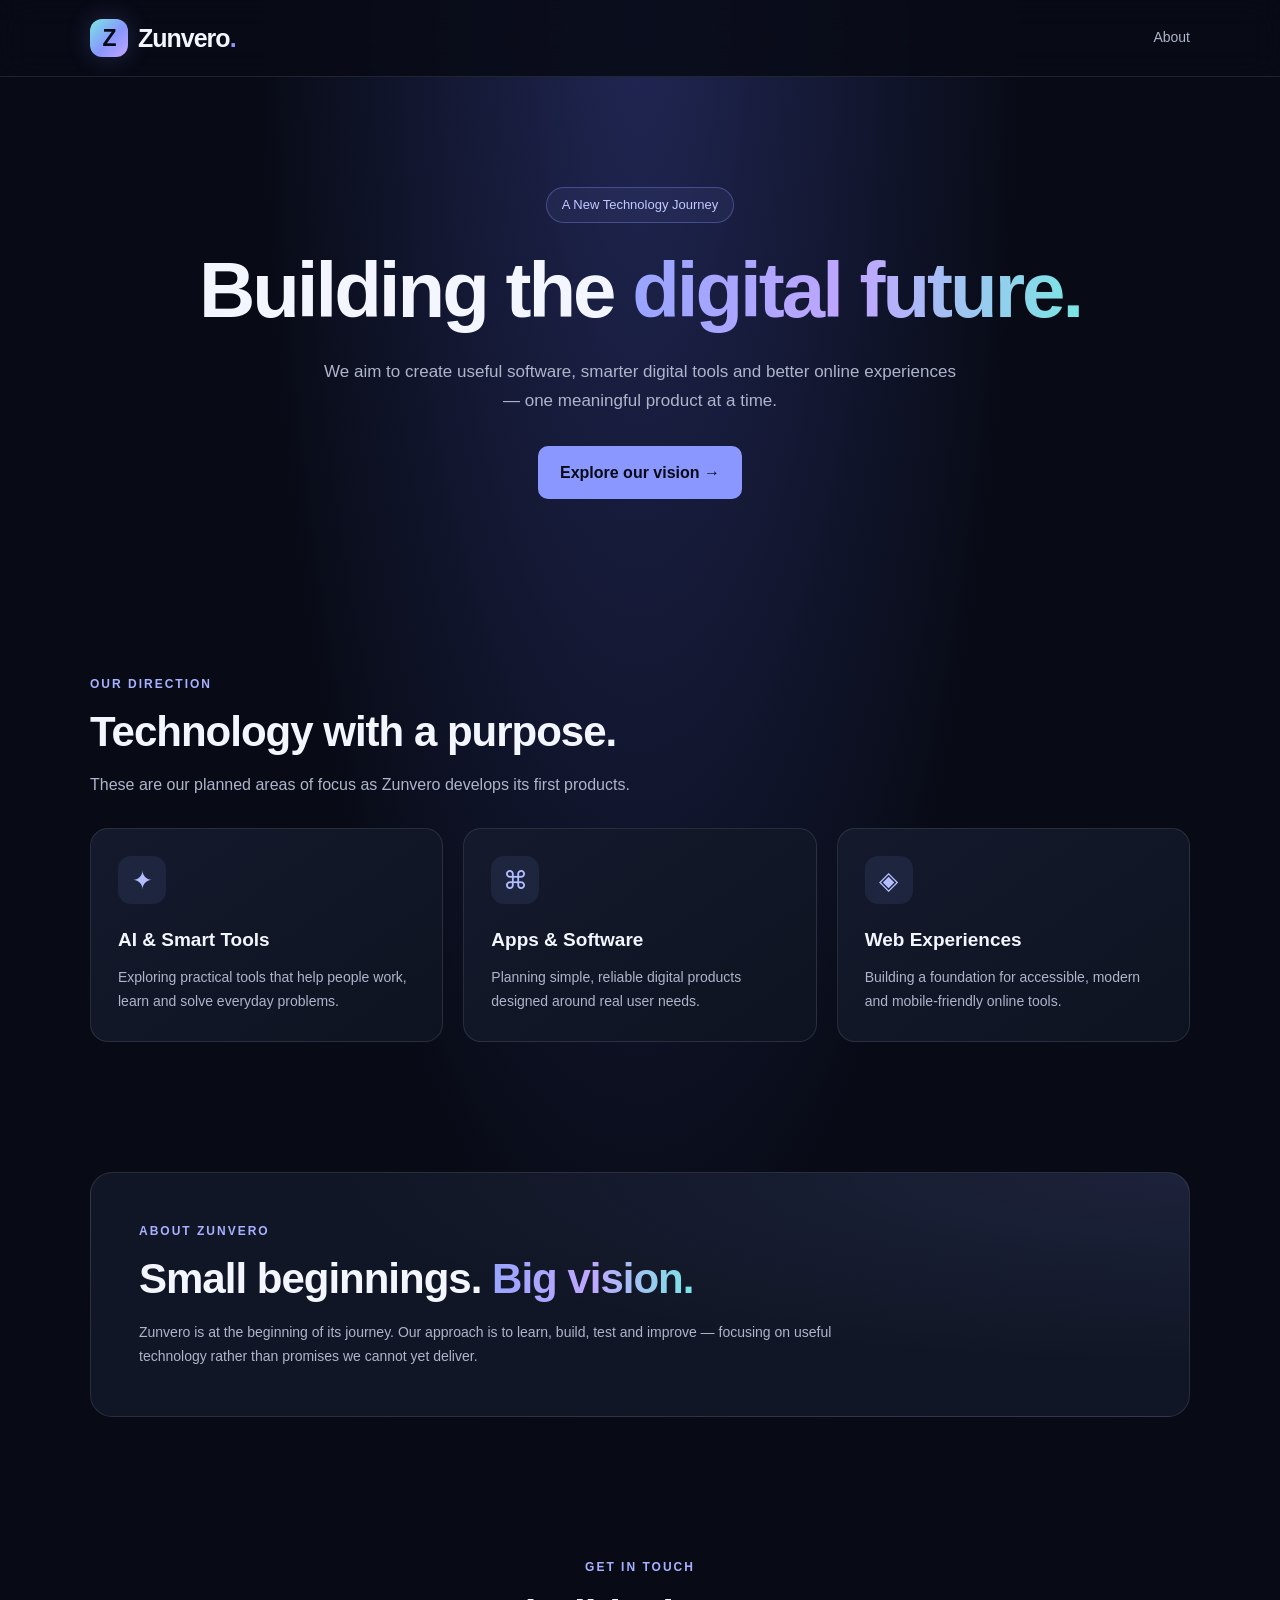
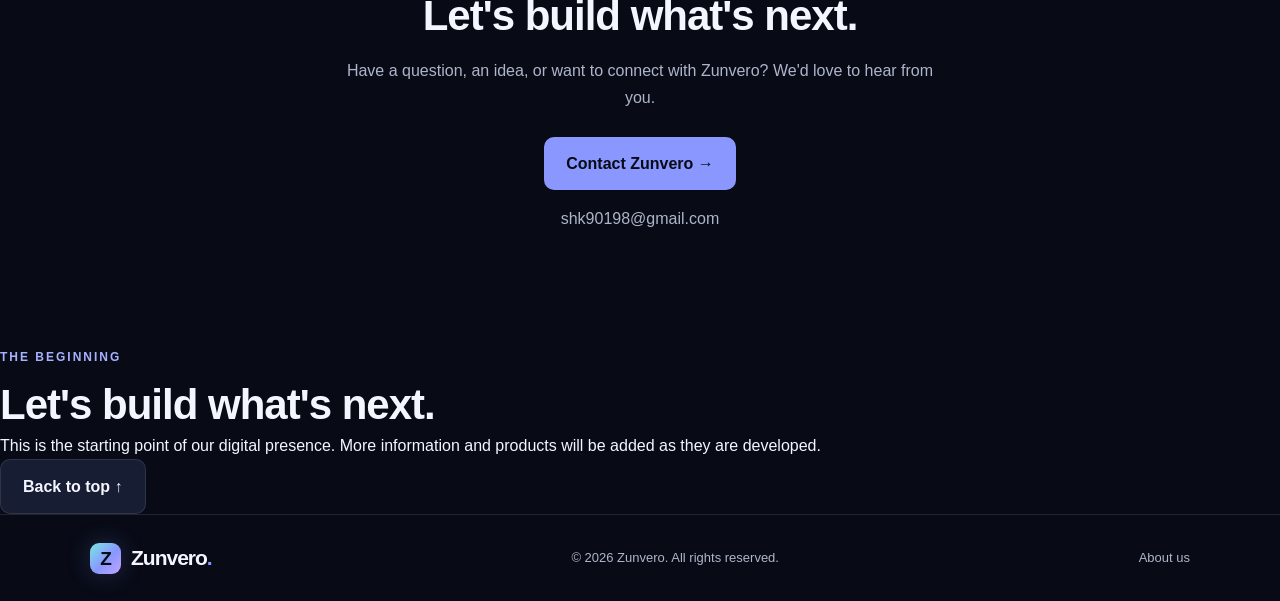
==== index.html @ 5ac1fd1f "Add files via upload" ====
<!DOCTYPE html>
<html lang="en">
<head>
  <meta charset="UTF-8">
  <meta name="viewport" content="width=device-width, initial-scale=1.0">
  <meta name="theme-color" content="#080b16">
  <meta name="description" content="Zunvero is building useful digital products, software and AI-powered tools.">
  <title>Zunvero | Building the Digital Future</title>
  <link rel="stylesheet" href="style.css">
  <link rel="icon" type="image/svg+xml" href="data:image/svg+xml,%3Csvg xmlns='http://www.w3.org/2000/svg' viewBox='0 0 100 100'%3E%3Cdefs%3E%3ClinearGradient id='g' x1='0' y1='0' x2='1' y2='1'%3E%3Cstop stop-color='%2379e6e3'/%3E%3Cstop offset='1' stop-color='%23a06bff'/%3E%3C/linearGradient%3E%3C/defs%3E%3Crect width='100' height='100' rx='24' fill='%23080b16'/%3E%3Cpath d='M25 28H76L31 72H76' fill='none' stroke='url(%23g)' stroke-width='12' stroke-linejoin='round'/%3E%3C/svg%3E">
  <script src="script.js" defer></script>
</head>
<body>
  <header class="site-header">
    <nav class="container nav">
      <a class="logo" href="#home" aria-label="Zunvero home">
        <span class="brand-mark" aria-hidden="true">Z</span>
        <span class="brand-name">Zunvero<span class="logo-dot">.</span></span>
      </a>
      <a class="nav-link" href="#about">About</a>
    </nav>
  </header>

  <main>
    <section class="hero container" id="home">
      <span class="tag">A New Technology Journey</span>
      <h1>Building the <span class="gradient">digital future.</span></h1>
      <p class="hero-text">
        We aim to create useful software, smarter digital tools and better
        online experiences — one meaningful product at a time.
      </p>
      <a class="button" href="#products">Explore our vision <span aria-hidden="true">→</span></a>
    </section>

    <section class="section container" id="products">
      <p class="eyebrow">OUR DIRECTION</p>
      <h2>Technology with a purpose.</h2>
      <p class="section-intro">
        These are our planned areas of focus as Zunvero develops its first products.
      </p>

      <div class="grid">
        <article class="card">
          <div class="icon" aria-hidden="true">✦</div>
          <h3>AI &amp; Smart Tools</h3>
          <p>Exploring practical tools that help people work, learn and solve everyday problems.</p>
        </article>
        <article class="card">
          <div class="icon" aria-hidden="true">⌘</div>
          <h3>Apps &amp; Software</h3>
          <p>Planning simple, reliable digital products designed around real user needs.</p>
        </article>
        <article class="card">
          <div class="icon" aria-hidden="true">◈</div>
          <h3>Web Experiences</h3>
          <p>Building a foundation for accessible, modern and mobile-friendly online tools.</p>
        </article>
      </div>
    </section>

    <section class="section container" id="about">
      <div class="about-panel">
        <p class="eyebrow">ABOUT ZUNVERO</p>
        <h2>Small beginnings. <span class="gradient">Big vision.</span></h2>
        <p>
          Zunvero is at the beginning of its journey. Our approach is to learn,
          build, test and improve — focusing on useful technology rather than
          promises we cannot yet deliver.
        </p>
      </div>
    </section>

    
<section class="contact-section container" id="contact">
  <p class="eyebrow">GET IN TOUCH</p>
  <h2>Let's build what's next.</h2>
  <p>
    Have a question, an idea, or want to connect with Zunvero?
    We'd love to hear from you.
  </p>
  <a class="button" href="mailto:shk90198@gmail.com">
    Contact Zunvero →
  </a>
  <p class="contact-email">
    <a href="mailto:shk90198@gmail.com">shk90198@gmail.com</a>
  </p>
</section>

      <p class="eyebrow">THE BEGINNING</p>
      <h2>Let's build what's next.</h2>
      <p>This is the starting point of our digital presence. More information and products will be added as they are developed.</p>
      <a class="button button-secondary" href="#home">Back to top ↑</a>
    </section>
  </main>

  <footer class="footer">
    <div class="container footer-inner">
      <a class="logo footer-logo" href="#home">
        <span class="brand-mark" aria-hidden="true">Z</span>
        <span class="brand-name">Zunvero<span class="logo-dot">.</span></span>
      </a>
      <p>© <span id="year"></span> Zunvero. All rights reserved.</p>
      <a href="#about">About us</a>
    </div>
  </footer>
</body>
</html>
---- style.css ----
:root {
  color-scheme: dark;
  --bg: #080b16;
  --panel: #111626;
  --text: #f4f6ff;
  --muted: #aeb5ca;
  --accent: #8997ff;
  --border: rgba(255, 255, 255, 0.1);
}

* {
  box-sizing: border-box;
  margin: 0;
  padding: 0;
}

html {
  scroll-behavior: smooth;
  scroll-padding-top: 90px;
}

body {
  font-family: "Segoe UI", Arial, sans-serif;
  background:
    radial-gradient(ellipse at 50% 0%, #202653 0%, transparent 42%),
    var(--bg);
  color: var(--text);
  line-height: 1.7;
}

a {
  color: inherit;
  text-decoration: none;
}

.container {
  width: min(1100px, 90%);
  margin-inline: auto;
}

.site-header {
  position: sticky;
  top: 0;
  z-index: 10;
  background: rgba(8, 11, 22, 0.88);
  backdrop-filter: blur(16px);
  border-bottom: 1px solid var(--border);
}

.nav {
  min-height: 76px;
  display: flex;
  justify-content: space-between;
  align-items: center;
}

.logo {
  display: inline-flex;
  align-items: center;
  gap: 10px;
  font-size: 25px;
  font-weight: 800;
  letter-spacing: -1px;
}

.brand-mark {
  width: 38px;
  height: 38px;
  display: grid;
  place-items: center;
  border-radius: 12px;
  background: linear-gradient(135deg, #79e6e3, #8997ff 55%, #c0a6ff);
  color: #080b16;
  font-size: 23px;
  font-weight: 900;
  box-shadow: 0 0 24px #8997ff35;
}

.brand-name {
  color: var(--text);
}

.logo-dot {
  color: var(--accent);
}

.nav-link {
  color: var(--muted);
  font-size: 14px;
}

.nav-link:hover,
.footer a:hover {
  color: var(--text);
}

.hero {
  text-align: center;
  padding-top: 110px;
  padding-bottom: 100px;
}

.tag {
  display: inline-block;
  padding: 6px 15px;
  border: 1px solid #8997ff55;
  background: #8997ff12;
  color: #c1c9ff;
  border-radius: 40px;
  font-size: 13px;
  margin-bottom: 25px;
}

h1 {
  max-width: 900px;
  margin: 0 auto 24px;
  font-size: clamp(43px, 8vw, 78px);
  line-height: 1.1;
  letter-spacing: -3px;
}

.gradient {
  background: linear-gradient(90deg, #98a5ff, #c0a6ff, #79e6e3);
  color: transparent;
  background-clip: text;
  -webkit-background-clip: text;
}

.hero-text {
  max-width: 650px;
  margin: 0 auto 30px;
  color: var(--muted);
  font-size: 17px;
}

.button {
  display: inline-block;
  padding: 13px 22px;
  border-radius: 10px;
  background: var(--accent);
  color: #080b16;
  font-weight: 700;
  transition: transform 0.2s, background 0.2s;
}

.button:hover {
  transform: translateY(-2px);
  background: #b2bcff;
}

.section {
  padding-top: 75px;
  padding-bottom: 55px;
}

.eyebrow {
  color: #a7b1ff;
  font-size: 12px;
  font-weight: 700;
  letter-spacing: 2px;
  margin-bottom: 12px;
}

h2 {
  font-size: clamp(29px, 4vw, 42px);
  line-height: 1.25;
  letter-spacing: -1px;
}

.section-intro {
  max-width: 650px;
  margin-top: 12px;
  margin-bottom: 30px;
  color: var(--muted);
}

.grid {
  display: grid;
  grid-template-columns: repeat(3, minmax(0, 1fr));
  gap: 20px;
}

.card {
  padding: 27px;
  background: linear-gradient(145deg, #141a2c, #0e1321);
  border: 1px solid var(--border);
  border-radius: 18px;
  transition: transform 0.2s, border-color 0.2s;
}

.card:hover {
  transform: translateY(-5px);
  border-color: #8997ff88;
}

.icon {
  width: 48px;
  height: 48px;
  display: grid;
  place-items: center;
  border-radius: 13px;
  background: #8997ff18;
  color: #b4bdff;
  font-size: 25px;
  margin-bottom: 20px;
}

.card h3 {
  font-size: 19px;
  margin-bottom: 10px;
}

.card p,
.about-panel > p:last-child {
  color: var(--muted);
  font-size: 14px;
}

.about-panel {
  padding: clamp(26px, 5vw, 48px);
  border: 1px solid var(--border);
  border-radius: 22px;
  background:
    radial-gradient(ellipse at top right, #8997ff18, transparent 55%),
    var(--panel);
}

.about-panel h2 {
  margin-bottom: 15px;
}

.about-panel > p:last-child {
  max-width: 750px;
}

.contact-section {
  text-align: center;
  padding-top: 85px;
  padding-bottom: 90px;
}

.contact-section > p:not(.eyebrow) {
  max-width: 600px;
  margin: 15px auto 25px;
  color: var(--muted);
}

.button-secondary {
  border: 1px solid var(--border);
  background: #171d32;
  color: var(--text);
}

.button-secondary:hover {
  background: #252d49;
}

.footer {
  border-top: 1px solid var(--border);
  padding: 25px 0;
}

.footer-inner {
  display: flex;
  justify-content: space-between;
  align-items: center;
  gap: 18px;
  flex-wrap: wrap;
}

.footer p,
.footer-inner > a:last-child {
  color: var(--muted);
  font-size: 13px;
}

.footer-logo {
  font-size: 21px;
}

.footer-logo .brand-mark {
  width: 31px;
  height: 31px;
  border-radius: 9px;
  font-size: 19px;
}

@media (max-width: 750px) {
  .hero {
    padding-top: 75px;
    padding-bottom: 65px;
  }

  h1 {
    letter-spacing: -1.5px;
  }

  .grid {
    grid-template-columns: 1fr;
  }

  .section {
    padding-top: 50px;
    padding-bottom: 35px;
  }

  .contact-section {
    padding-top: 60px;
    padding-bottom: 65px;
  }

  .footer-inner {
    flex-direction: column;
    align-items: flex-start;
  }
}

@media (prefers-reduced-motion: reduce) {
  html {
    scroll-behavior: auto;
  }

  *,
  *::before,
  *::after {
    transition-duration: 0.01ms !important;
  }
}
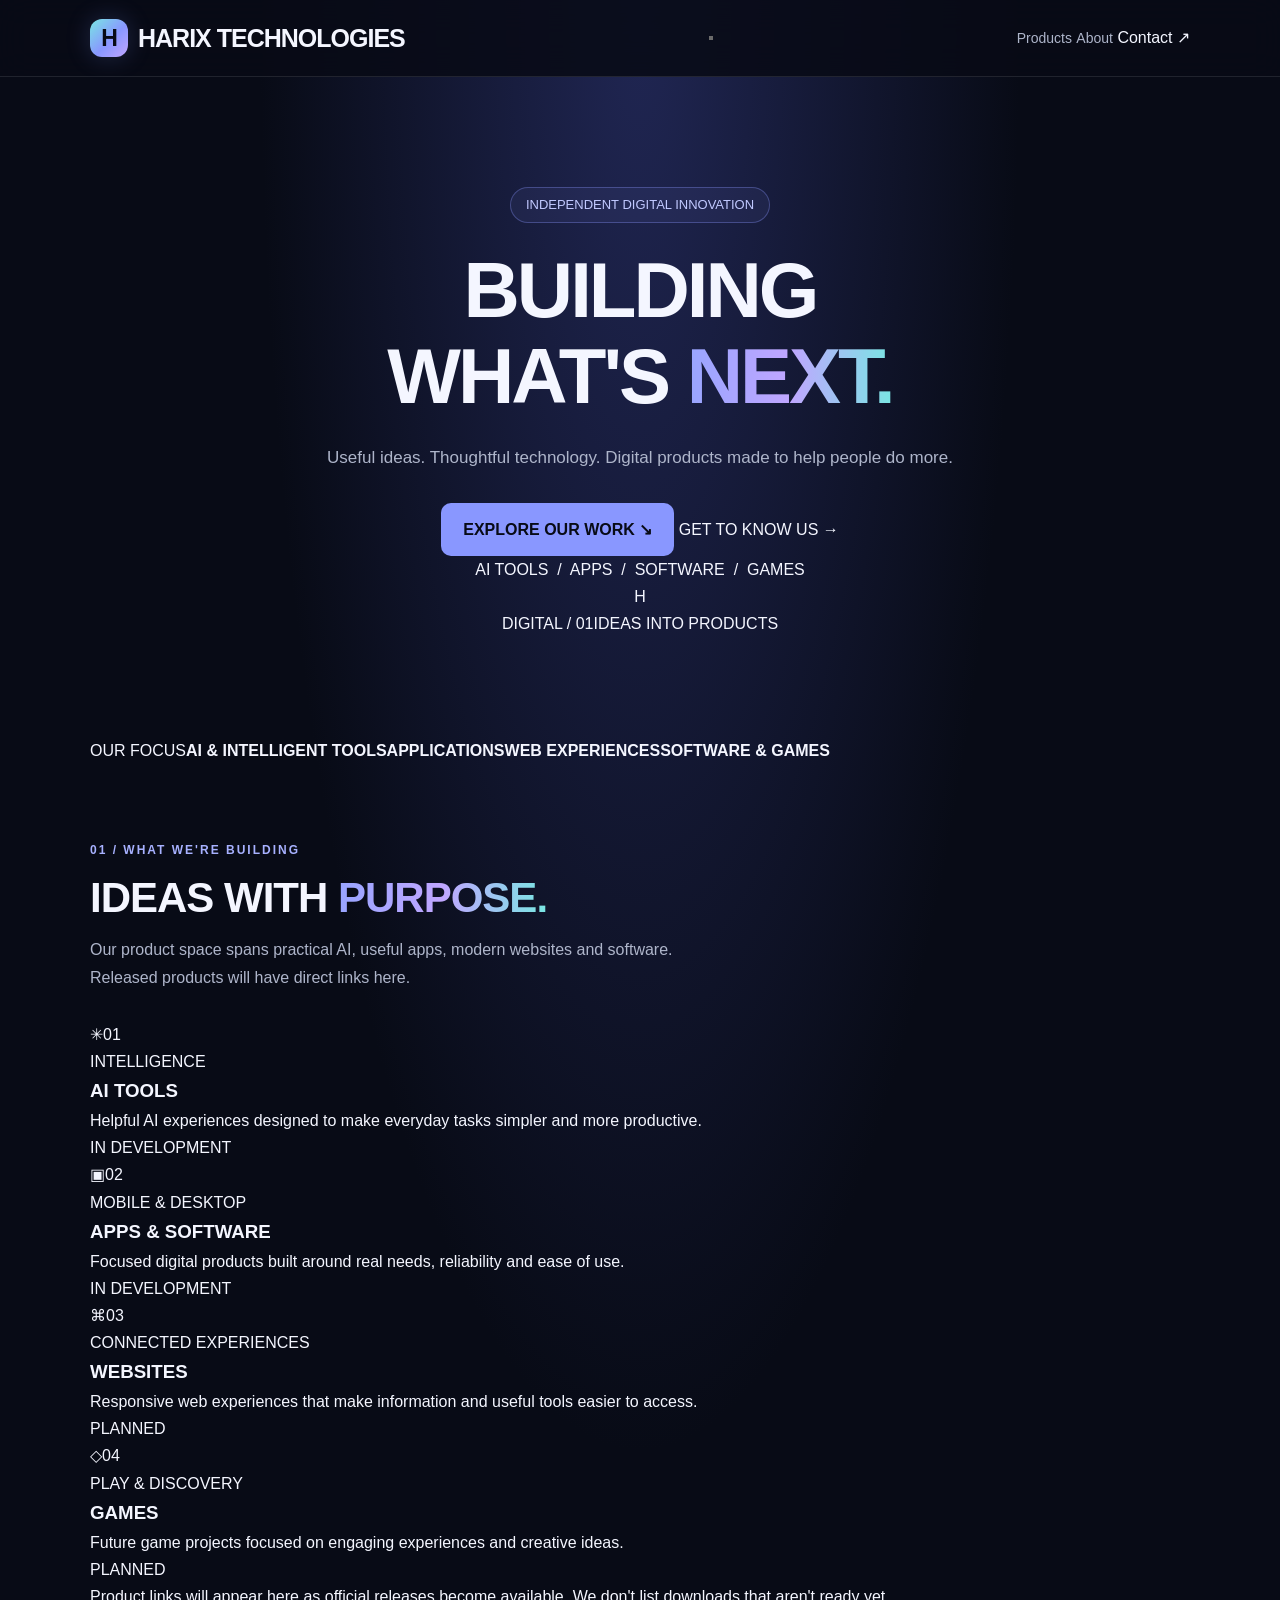
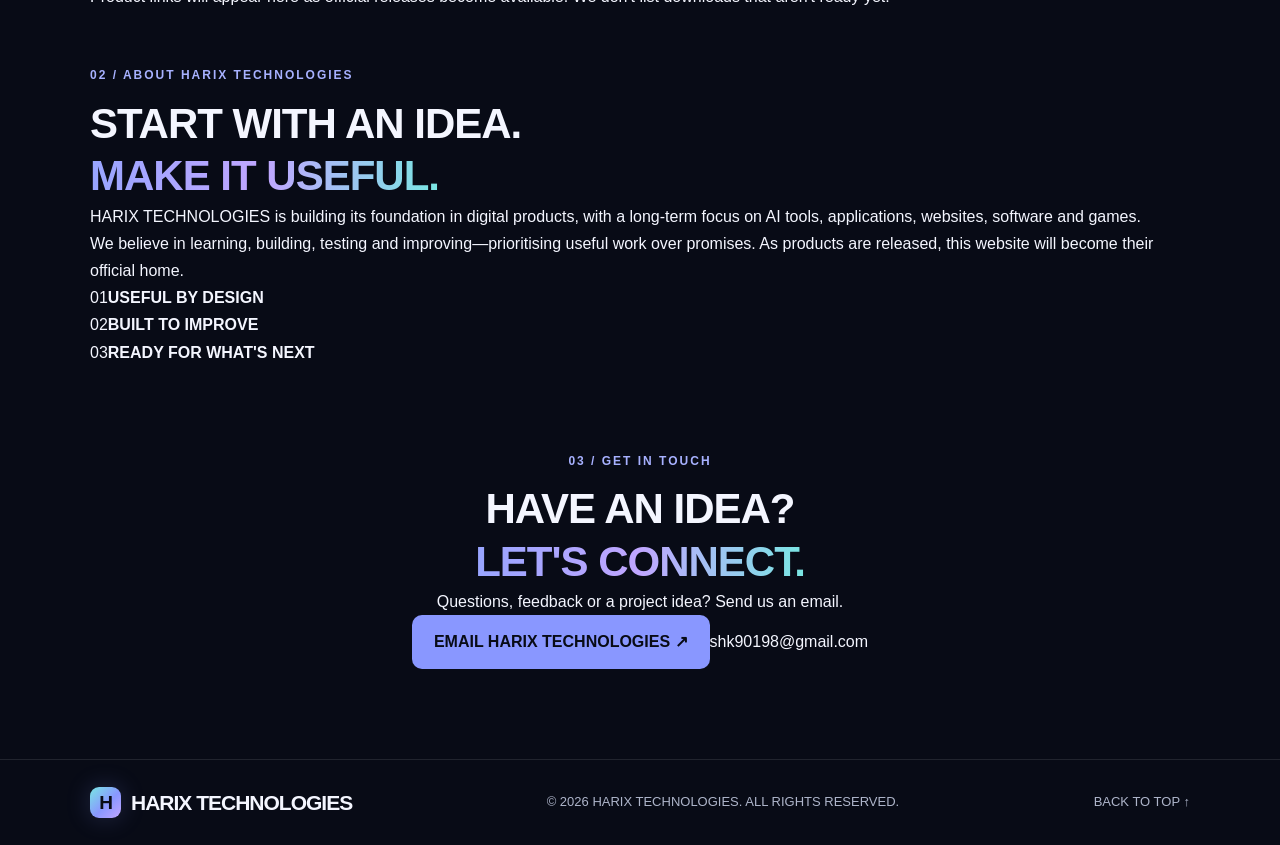
==== commit 3070d342: "Revise index.html for HARIX TECHNOLOGIES branding Updated the HTML structure and content for HARIX T" ====
--- a/index.html
+++ b/index.html
@@ -1,109 +1,76 @@
-
 <!DOCTYPE html>
 <html lang="en">
 <head>
   <meta charset="UTF-8">
   <meta name="viewport" content="width=device-width, initial-scale=1.0">
-  <meta name="theme-color" content="#080b16">
-  <meta name="description" content="Zunvero is building useful digital products, software and AI-powered tools.">
-  <title>Zunvero | Building the Digital Future</title>
+  <meta name="theme-color" content="#080B12">
+  <meta name="description" content="HARIX TECHNOLOGIES builds useful digital products across AI tools, apps, websites, software and games.">
+  <meta name="google-site-verification" content="BLcCkStWJqEeFTmFQpGjj9O0GmY2u49OmrEsUCp446c">
+  <meta property="og:title" content="HARIX TECHNOLOGIES | Building What's Next">
+  <meta property="og:description" content="AI tools, apps, websites, software and games designed around useful ideas.">
+  <meta property="og:type" content="website">
+  <title>HARIX TECHNOLOGIES | Building What's Next</title>
   <link rel="stylesheet" href="style.css">
-  <link rel="icon" type="image/svg+xml" href="data:image/svg+xml,%3Csvg xmlns='http://www.w3.org/2000/svg' viewBox='0 0 100 100'%3E%3Cdefs%3E%3ClinearGradient id='g' x1='0' y1='0' x2='1' y2='1'%3E%3Cstop stop-color='%2379e6e3'/%3E%3Cstop offset='1' stop-color='%23a06bff'/%3E%3C/linearGradient%3E%3C/defs%3E%3Crect width='100' height='100' rx='24' fill='%23080b16'/%3E%3Cpath d='M25 28H76L31 72H76' fill='none' stroke='url(%23g)' stroke-width='12' stroke-linejoin='round'/%3E%3C/svg%3E">
+  <link rel="icon" type="image/svg+xml" href="data:image/svg+xml,%3Csvg xmlns='http://www.w3.org/2000/svg' viewBox='0 0 100 100'%3E%3Crect width='100' height='100' rx='23' fill='%23080B12'/%3E%3Cpath d='M25 20V80M25 50H60M60 20V80M69 29L83 50L69 71' fill='none' stroke='%2367B5FF' stroke-width='10' stroke-linecap='round' stroke-linejoin='round'/%3E%3C/svg%3E">
   <script src="script.js" defer></script>
 </head>
 <body>
   <header class="site-header">
-    <nav class="container nav">
-      <a class="logo" href="#home" aria-label="Zunvero home">
-        <span class="brand-mark" aria-hidden="true">Z</span>
-        <span class="brand-name">Zunvero<span class="logo-dot">.</span></span>
+    <nav class="container nav" aria-label="Main navigation">
+      <a class="logo" href="#home" aria-label="HARIX TECHNOLOGIES home">
+        <span class="brand-mark" aria-hidden="true"><span>H</span><i></i></span>
+        <span class="brand-name">HARIX <span>TECHNOLOGIES</span></span>
       </a>
-      <a class="nav-link" href="#about">About</a>
+      <button class="menu-toggle" type="button" aria-label="Open navigation menu" aria-expanded="false" aria-controls="nav-links"><span></span><span></span><span></span></button>
+      <div class="nav-links" id="nav-links">
+        <a class="nav-link" href="#products">Products</a>
+        <a class="nav-link" href="#about">About</a>
+        <a class="nav-cta" href="#contact">Contact <span aria-hidden="true">↗</span></a>
+      </div>
     </nav>
   </header>
 
   <main>
     <section class="hero container" id="home">
-      <span class="tag">A New Technology Journey</span>
-      <h1>Building the <span class="gradient">digital future.</span></h1>
-      <p class="hero-text">
-        We aim to create useful software, smarter digital tools and better
-        online experiences — one meaningful product at a time.
-      </p>
-      <a class="button" href="#products">Explore our vision <span aria-hidden="true">→</span></a>
-    </section>
-
-    <section class="section container" id="products">
-      <p class="eyebrow">OUR DIRECTION</p>
-      <h2>Technology with a purpose.</h2>
-      <p class="section-intro">
-        These are our planned areas of focus as Zunvero develops its first products.
-      </p>
-
-      <div class="grid">
-        <article class="card">
-          <div class="icon" aria-hidden="true">✦</div>
-          <h3>AI &amp; Smart Tools</h3>
-          <p>Exploring practical tools that help people work, learn and solve everyday problems.</p>
-        </article>
-        <article class="card">
-          <div class="icon" aria-hidden="true">⌘</div>
-          <h3>Apps &amp; Software</h3>
-          <p>Planning simple, reliable digital products designed around real user needs.</p>
-        </article>
-        <article class="card">
-          <div class="icon" aria-hidden="true">◈</div>
-          <h3>Web Experiences</h3>
-          <p>Building a foundation for accessible, modern and mobile-friendly online tools.</p>
-        </article>
+      <div class="hero-copy">
+        <p class="tag"><span class="status-dot"></span> INDEPENDENT DIGITAL INNOVATION</p>
+        <h1>BUILDING<br>WHAT'S <span class="gradient">NEXT.</span></h1>
+        <p class="hero-text">Useful ideas. Thoughtful technology. Digital products made to help people do more.</p>
+        <div class="hero-actions">
+          <a class="button button-primary" href="#products">EXPLORE OUR WORK <span aria-hidden="true">↘</span></a>
+          <a class="text-link" href="#about">GET TO KNOW US <span aria-hidden="true">→</span></a>
+        </div>
+        <div class="hero-note"><span class="note-line"></span><span>AI TOOLS&nbsp; / &nbsp;APPS&nbsp; / &nbsp;SOFTWARE&nbsp; / &nbsp;GAMES</span></div>
+      </div>
+      <div class="hero-art" aria-hidden="true">
+        <div class="orbit orbit-one"></div><div class="orbit orbit-two"></div>
+        <div class="art-core"><span class="core-h">H</span><span class="core-light"></span></div>
+        <span class="float-chip chip-top">DIGITAL / 01</span><span class="float-chip chip-bottom">IDEAS INTO PRODUCTS</span>
+        <span class="spark spark-one"></span><span class="spark spark-two"></span><span class="spark spark-three"></span>
       </div>
     </section>
 
-    <section class="section container" id="about">
-      <div class="about-panel">
-        <p class="eyebrow">ABOUT ZUNVERO</p>
-        <h2>Small beginnings. <span class="gradient">Big vision.</span></h2>
-        <p>
-          Zunvero is at the beginning of its journey. Our approach is to learn,
-          build, test and improve — focusing on useful technology rather than
-          promises we cannot yet deliver.
-        </p>
+    <section class="focus-strip" aria-label="Our areas of focus"><div class="container focus-inner"><span>OUR FOCUS</span><b>AI &amp; INTELLIGENT TOOLS</b><i></i><b>APPLICATIONS</b><i></i><b>WEB EXPERIENCES</b><i></i><b>SOFTWARE &amp; GAMES</b></div></section>
+
+    <section class="section container" id="products">
+      <div class="section-heading">
+        <div><p class="eyebrow">01 / WHAT WE'RE BUILDING</p><h2>IDEAS WITH <span class="gradient">PURPOSE.</span></h2></div>
+        <p class="section-intro">Our product space spans practical AI, useful apps, modern websites and software. Released products will have direct links here.</p>
       </div>
+      <div class="product-grid">
+        <article class="product-card featured-card"><div class="card-top"><span class="product-icon icon-ai" aria-hidden="true">✳</span><span class="card-index">01</span></div><p class="card-category">INTELLIGENCE</p><h3>AI TOOLS</h3><p>Helpful AI experiences designed to make everyday tasks simpler and more productive.</p><span class="coming-soon"><i></i> IN DEVELOPMENT</span></article>
+        <article class="product-card"><div class="card-top"><span class="product-icon" aria-hidden="true">▣</span><span class="card-index">02</span></div><p class="card-category">MOBILE &amp; DESKTOP</p><h3>APPS &amp; SOFTWARE</h3><p>Focused digital products built around real needs, reliability and ease of use.</p><span class="coming-soon"><i></i> IN DEVELOPMENT</span></article>
+        <article class="product-card"><div class="card-top"><span class="product-icon" aria-hidden="true">⌘</span><span class="card-index">03</span></div><p class="card-category">CONNECTED EXPERIENCES</p><h3>WEBSITES</h3><p>Responsive web experiences that make information and useful tools easier to access.</p><span class="coming-soon"><i></i> PLANNED</span></article>
+        <article class="product-card"><div class="card-top"><span class="product-icon" aria-hidden="true">◇</span><span class="card-index">04</span></div><p class="card-category">PLAY &amp; DISCOVERY</p><h3>GAMES</h3><p>Future game projects focused on engaging experiences and creative ideas.</p><span class="coming-soon"><i></i> PLANNED</span></article>
+      </div>
+      <p class="product-note">Product links will appear here as official releases become available. We don't list downloads that aren't ready yet.</p>
     </section>
 
-    
-<section class="contact-section container" id="contact">
-  <p class="eyebrow">GET IN TOUCH</p>
-  <h2>Let's build what's next.</h2>
-  <p>
-    Have a question, an idea, or want to connect with Zunvero?
-    We'd love to hear from you.
-  </p>
-  <a class="button" href="mailto:shk90198@gmail.com">
-    Contact Zunvero →
-  </a>
-  <p class="contact-email">
-    <a href="mailto:shk90198@gmail.com">shk90198@gmail.com</a>
-  </p>
-</section>
+    <section class="about-section" id="about"><div class="container about-layout"><div><p class="eyebrow">02 / ABOUT HARIX TECHNOLOGIES</p><h2>START WITH AN IDEA.<br><span class="gradient">MAKE IT USEFUL.</span></h2></div><div class="about-copy"><p>HARIX TECHNOLOGIES is building its foundation in digital products, with a long-term focus on AI tools, applications, websites, software and games.</p><p>We believe in learning, building, testing and improving—prioritising useful work over promises. As products are released, this website will become their official home.</p><div class="principles"><div><span>01</span><b>USEFUL BY DESIGN</b></div><div><span>02</span><b>BUILT TO IMPROVE</b></div><div><span>03</span><b>READY FOR WHAT'S NEXT</b></div></div></div></div></section>
 
-      <p class="eyebrow">THE BEGINNING</p>
-      <h2>Let's build what's next.</h2>
-      <p>This is the starting point of our digital presence. More information and products will be added as they are developed.</p>
-      <a class="button button-secondary" href="#home">Back to top ↑</a>
-    </section>
+    <section class="contact-section container" id="contact"><div class="contact-panel"><div class="contact-glow" aria-hidden="true"></div><p class="eyebrow">03 / GET IN TOUCH</p><h2>HAVE AN IDEA?<br><span class="gradient">LET'S CONNECT.</span></h2><p>Questions, feedback or a project idea? Send us an email.</p><a class="button button-primary" href="mailto:shk90198@gmail.com?subject=HARIX%20TECHNOLOGIES%20Enquiry">EMAIL HARIX TECHNOLOGIES <span aria-hidden="true">↗</span></a><a class="contact-email" href="mailto:shk90198@gmail.com">shk90198@gmail.com</a></div></section>
   </main>
 
-  <footer class="footer">
-    <div class="container footer-inner">
-      <a class="logo footer-logo" href="#home">
-        <span class="brand-mark" aria-hidden="true">Z</span>
-        <span class="brand-name">Zunvero<span class="logo-dot">.</span></span>
-      </a>
-      <p>© <span id="year"></span> Zunvero. All rights reserved.</p>
-      <a href="#about">About us</a>
-    </div>
-  </footer>
+  <footer class="footer"><div class="container footer-inner"><a class="logo footer-logo" href="#home" aria-label="HARIX TECHNOLOGIES home"><span class="brand-mark" aria-hidden="true"><span>H</span><i></i></span><span class="brand-name">HARIX <span>TECHNOLOGIES</span></span></a><p>© <span id="year"></span> HARIX TECHNOLOGIES. ALL RIGHTS RESERVED.</p><a href="#home" class="back-top">BACK TO TOP ↑</a></div></footer>
 </body>
 </html>
-
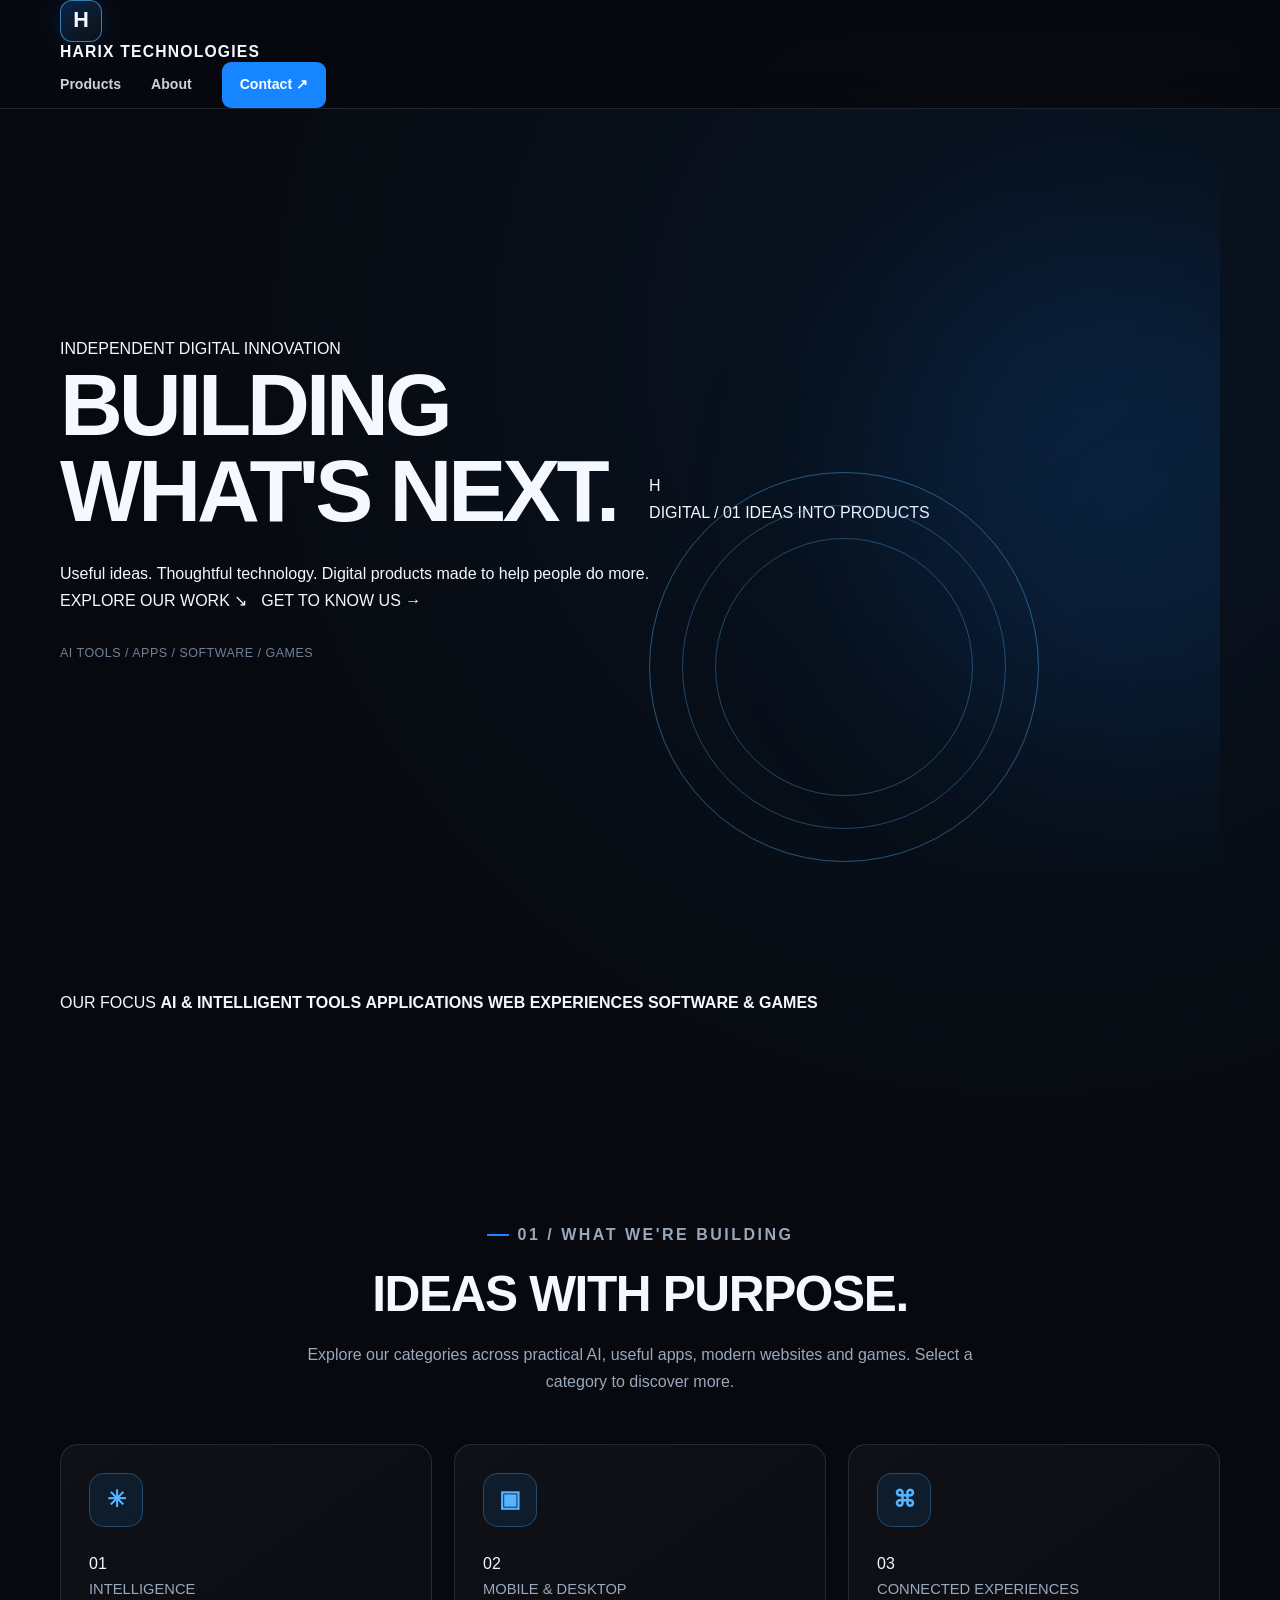
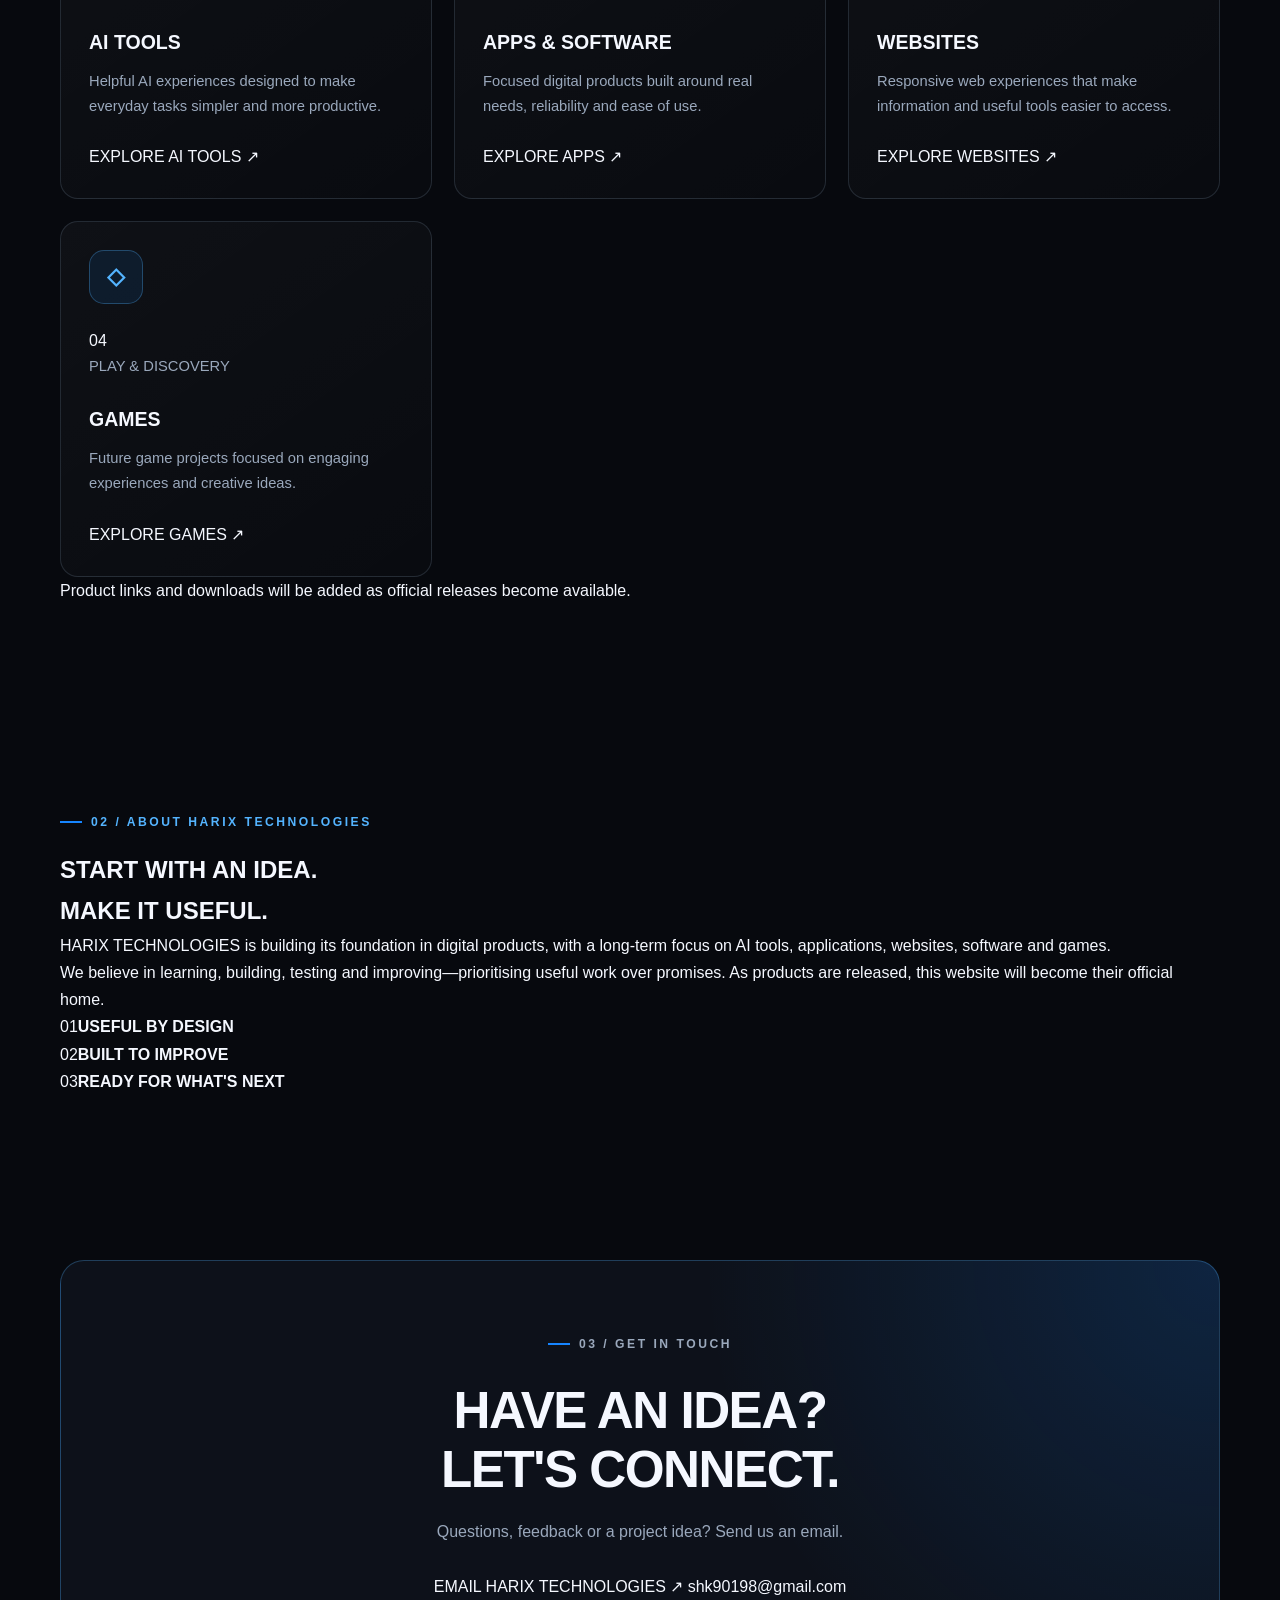
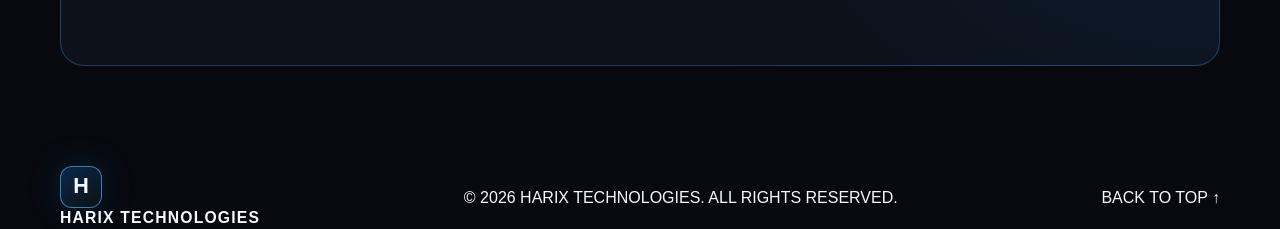
==== commit e8fbfd5a: "Refactor index.html structure and content" ====
--- a/index.html
+++ b/index.html
@@ -1,27 +1,42 @@
+
 <!DOCTYPE html>
 <html lang="en">
 <head>
   <meta charset="UTF-8">
   <meta name="viewport" content="width=device-width, initial-scale=1.0">
   <meta name="theme-color" content="#080B12">
+
   <meta name="description" content="HARIX TECHNOLOGIES builds useful digital products across AI tools, apps, websites, software and games.">
+
   <meta name="google-site-verification" content="BLcCkStWJqEeFTmFQpGjj9O0GmY2u49OmrEsUCp446c">
+
   <meta property="og:title" content="HARIX TECHNOLOGIES | Building What's Next">
   <meta property="og:description" content="AI tools, apps, websites, software and games designed around useful ideas.">
   <meta property="og:type" content="website">
+
   <title>HARIX TECHNOLOGIES | Building What's Next</title>
+
   <link rel="stylesheet" href="style.css">
-  <link rel="icon" type="image/svg+xml" href="data:image/svg+xml,%3Csvg xmlns='http://www.w3.org/2000/svg' viewBox='0 0 100 100'%3E%3Crect width='100' height='100' rx='23' fill='%23080B12'/%3E%3Cpath d='M25 20V80M25 50H60M60 20V80M69 29L83 50L69 71' fill='none' stroke='%2367B5FF' stroke-width='10' stroke-linecap='round' stroke-linejoin='round'/%3E%3C/svg%3E">
   <script src="script.js" defer></script>
 </head>
+
 <body>
   <header class="site-header">
     <nav class="container nav" aria-label="Main navigation">
+
       <a class="logo" href="#home" aria-label="HARIX TECHNOLOGIES home">
-        <span class="brand-mark" aria-hidden="true"><span>H</span><i></i></span>
+        <span class="brand-mark" aria-hidden="true">
+          <span>H</span><i></i>
+        </span>
         <span class="brand-name">HARIX <span>TECHNOLOGIES</span></span>
       </a>
-      <button class="menu-toggle" type="button" aria-label="Open navigation menu" aria-expanded="false" aria-controls="nav-links"><span></span><span></span><span></span></button>
+
+      <button class="menu-toggle" type="button"
+        aria-label="Open navigation menu"
+        aria-expanded="false" aria-controls="nav-links">
+        <span></span><span></span><span></span>
+      </button>
+
       <div class="nav-links" id="nav-links">
         <a class="nav-link" href="#products">Products</a>
         <a class="nav-link" href="#about">About</a>
@@ -33,44 +48,196 @@
   <main>
     <section class="hero container" id="home">
       <div class="hero-copy">
-        <p class="tag"><span class="status-dot"></span> INDEPENDENT DIGITAL INNOVATION</p>
+        <p class="tag">
+          <span class="status-dot"></span>
+          INDEPENDENT DIGITAL INNOVATION
+        </p>
+
         <h1>BUILDING<br>WHAT'S <span class="gradient">NEXT.</span></h1>
-        <p class="hero-text">Useful ideas. Thoughtful technology. Digital products made to help people do more.</p>
+
+        <p class="hero-text">
+          Useful ideas. Thoughtful technology. Digital products made to help people do more.
+        </p>
+
         <div class="hero-actions">
-          <a class="button button-primary" href="#products">EXPLORE OUR WORK <span aria-hidden="true">↘</span></a>
-          <a class="text-link" href="#about">GET TO KNOW US <span aria-hidden="true">→</span></a>
-        </div>
-        <div class="hero-note"><span class="note-line"></span><span>AI TOOLS&nbsp; / &nbsp;APPS&nbsp; / &nbsp;SOFTWARE&nbsp; / &nbsp;GAMES</span></div>
-      </div>
+          <a class="button button-primary" href="#products">
+            EXPLORE OUR WORK <span aria-hidden="true">↘</span>
+          </a>
+          <a class="text-link" href="#about">
+            GET TO KNOW US <span aria-hidden="true">→</span>
+          </a>
+        </div>
+
+        <div class="hero-note">
+          <span class="note-line"></span>
+          <span>AI TOOLS / APPS / SOFTWARE / GAMES</span>
+        </div>
+      </div>
+
       <div class="hero-art" aria-hidden="true">
-        <div class="orbit orbit-one"></div><div class="orbit orbit-two"></div>
-        <div class="art-core"><span class="core-h">H</span><span class="core-light"></span></div>
-        <span class="float-chip chip-top">DIGITAL / 01</span><span class="float-chip chip-bottom">IDEAS INTO PRODUCTS</span>
-        <span class="spark spark-one"></span><span class="spark spark-two"></span><span class="spark spark-three"></span>
-      </div>
-    </section>
-
-    <section class="focus-strip" aria-label="Our areas of focus"><div class="container focus-inner"><span>OUR FOCUS</span><b>AI &amp; INTELLIGENT TOOLS</b><i></i><b>APPLICATIONS</b><i></i><b>WEB EXPERIENCES</b><i></i><b>SOFTWARE &amp; GAMES</b></div></section>
+        <div class="orbit orbit-one"></div>
+        <div class="orbit orbit-two"></div>
+        <div class="art-core">
+          <span class="core-h">H</span>
+          <span class="core-light"></span>
+        </div>
+        <span class="float-chip chip-top">DIGITAL / 01</span>
+        <span class="float-chip chip-bottom">IDEAS INTO PRODUCTS</span>
+        <span class="spark spark-one"></span>
+        <span class="spark spark-two"></span>
+        <span class="spark spark-three"></span>
+      </div>
+    </section>
+
+    <section class="focus-strip" aria-label="Our areas of focus">
+      <div class="container focus-inner">
+        <span>OUR FOCUS</span>
+        <b>AI &amp; INTELLIGENT TOOLS</b><i></i>
+        <b>APPLICATIONS</b><i></i>
+        <b>WEB EXPERIENCES</b><i></i>
+        <b>SOFTWARE &amp; GAMES</b>
+      </div>
+    </section>
 
     <section class="section container" id="products">
       <div class="section-heading">
-        <div><p class="eyebrow">01 / WHAT WE'RE BUILDING</p><h2>IDEAS WITH <span class="gradient">PURPOSE.</span></h2></div>
-        <p class="section-intro">Our product space spans practical AI, useful apps, modern websites and software. Released products will have direct links here.</p>
-      </div>
+        <div>
+          <p class="eyebrow">01 / WHAT WE'RE BUILDING</p>
+          <h2>IDEAS WITH <span class="gradient">PURPOSE.</span></h2>
+        </div>
+        <p class="section-intro">
+          Explore our categories across practical AI, useful apps, modern websites and games.
+          Select a category to discover more.
+        </p>
+      </div>
+
       <div class="product-grid">
-        <article class="product-card featured-card"><div class="card-top"><span class="product-icon icon-ai" aria-hidden="true">✳</span><span class="card-index">01</span></div><p class="card-category">INTELLIGENCE</p><h3>AI TOOLS</h3><p>Helpful AI experiences designed to make everyday tasks simpler and more productive.</p><span class="coming-soon"><i></i> IN DEVELOPMENT</span></article>
-        <article class="product-card"><div class="card-top"><span class="product-icon" aria-hidden="true">▣</span><span class="card-index">02</span></div><p class="card-category">MOBILE &amp; DESKTOP</p><h3>APPS &amp; SOFTWARE</h3><p>Focused digital products built around real needs, reliability and ease of use.</p><span class="coming-soon"><i></i> IN DEVELOPMENT</span></article>
-        <article class="product-card"><div class="card-top"><span class="product-icon" aria-hidden="true">⌘</span><span class="card-index">03</span></div><p class="card-category">CONNECTED EXPERIENCES</p><h3>WEBSITES</h3><p>Responsive web experiences that make information and useful tools easier to access.</p><span class="coming-soon"><i></i> PLANNED</span></article>
-        <article class="product-card"><div class="card-top"><span class="product-icon" aria-hidden="true">◇</span><span class="card-index">04</span></div><p class="card-category">PLAY &amp; DISCOVERY</p><h3>GAMES</h3><p>Future game projects focused on engaging experiences and creative ideas.</p><span class="coming-soon"><i></i> PLANNED</span></article>
-      </div>
-      <p class="product-note">Product links will appear here as official releases become available. We don't list downloads that aren't ready yet.</p>
-    </section>
-
-    <section class="about-section" id="about"><div class="container about-layout"><div><p class="eyebrow">02 / ABOUT HARIX TECHNOLOGIES</p><h2>START WITH AN IDEA.<br><span class="gradient">MAKE IT USEFUL.</span></h2></div><div class="about-copy"><p>HARIX TECHNOLOGIES is building its foundation in digital products, with a long-term focus on AI tools, applications, websites, software and games.</p><p>We believe in learning, building, testing and improving—prioritising useful work over promises. As products are released, this website will become their official home.</p><div class="principles"><div><span>01</span><b>USEFUL BY DESIGN</b></div><div><span>02</span><b>BUILT TO IMPROVE</b></div><div><span>03</span><b>READY FOR WHAT'S NEXT</b></div></div></div></div></section>
-
-    <section class="contact-section container" id="contact"><div class="contact-panel"><div class="contact-glow" aria-hidden="true"></div><p class="eyebrow">03 / GET IN TOUCH</p><h2>HAVE AN IDEA?<br><span class="gradient">LET'S CONNECT.</span></h2><p>Questions, feedback or a project idea? Send us an email.</p><a class="button button-primary" href="mailto:shk90198@gmail.com?subject=HARIX%20TECHNOLOGIES%20Enquiry">EMAIL HARIX TECHNOLOGIES <span aria-hidden="true">↗</span></a><a class="contact-email" href="mailto:shk90198@gmail.com">shk90198@gmail.com</a></div></section>
+
+        <a class="product-card featured-card"
+           href="ai-tools.html"
+           aria-label="Explore AI Tools">
+          <div class="card-top">
+            <span class="product-icon icon-ai" aria-hidden="true">✳</span>
+            <span class="card-index">01</span>
+          </div>
+          <p class="card-category">INTELLIGENCE</p>
+          <h3>AI TOOLS</h3>
+          <p>Helpful AI experiences designed to make everyday tasks simpler and more productive.</p>
+          <span class="coming-soon"><i></i> EXPLORE AI TOOLS ↗</span>
+        </a>
+
+        <a class="product-card"
+           href="apps-software.html"
+           aria-label="Explore Apps and Software">
+          <div class="card-top">
+            <span class="product-icon" aria-hidden="true">▣</span>
+            <span class="card-index">02</span>
+          </div>
+          <p class="card-category">MOBILE &amp; DESKTOP</p>
+          <h3>APPS &amp; SOFTWARE</h3>
+          <p>Focused digital products built around real needs, reliability and ease of use.</p>
+          <span class="coming-soon"><i></i> EXPLORE APPS ↗</span>
+        </a>
+
+        <a class="product-card"
+           href="websites.html"
+           aria-label="Explore Websites">
+          <div class="card-top">
+            <span class="product-icon" aria-hidden="true">⌘</span>
+            <span class="card-index">03</span>
+          </div>
+          <p class="card-category">CONNECTED EXPERIENCES</p>
+          <h3>WEBSITES</h3>
+          <p>Responsive web experiences that make information and useful tools easier to access.</p>
+          <span class="coming-soon"><i></i> EXPLORE WEBSITES ↗</span>
+        </a>
+
+        <a class="product-card"
+           href="games.html"
+           aria-label="Explore Games">
+          <div class="card-top">
+            <span class="product-icon" aria-hidden="true">◇</span>
+            <span class="card-index">04</span>
+          </div>
+          <p class="card-category">PLAY &amp; DISCOVERY</p>
+          <h3>GAMES</h3>
+          <p>Future game projects focused on engaging experiences and creative ideas.</p>
+          <span class="coming-soon"><i></i> EXPLORE GAMES ↗</span>
+        </a>
+
+      </div>
+
+      <p class="product-note">
+        Product links and downloads will be added as official releases become available.
+      </p>
+    </section>
+
+    <section class="about-section" id="about">
+      <div class="container about-layout">
+        <div>
+          <p class="eyebrow">02 / ABOUT HARIX TECHNOLOGIES</p>
+          <h2>START WITH AN IDEA.<br>
+            <span class="gradient">MAKE IT USEFUL.</span>
+          </h2>
+        </div>
+
+        <div class="about-copy">
+          <p>
+            HARIX TECHNOLOGIES is building its foundation in digital products,
+            with a long-term focus on AI tools, applications, websites, software and games.
+          </p>
+          <p>
+            We believe in learning, building, testing and improving—prioritising
+            useful work over promises. As products are released, this website
+            will become their official home.
+          </p>
+
+          <div class="principles">
+            <div><span>01</span><b>USEFUL BY DESIGN</b></div>
+            <div><span>02</span><b>BUILT TO IMPROVE</b></div>
+            <div><span>03</span><b>READY FOR WHAT'S NEXT</b></div>
+          </div>
+        </div>
+      </div>
+    </section>
+
+    <section class="contact-section container" id="contact">
+      <div class="contact-panel">
+        <div class="contact-glow" aria-hidden="true"></div>
+
+        <p class="eyebrow">03 / GET IN TOUCH</p>
+        <h2>HAVE AN IDEA?<br>
+          <span class="gradient">LET'S CONNECT.</span>
+        </h2>
+
+        <p>Questions, feedback or a project idea? Send us an email.</p>
+
+        <a class="button button-primary"
+           href="mailto:shk90198@gmail.com?subject=HARIX%20TECHNOLOGIES%20Enquiry">
+          EMAIL HARIX TECHNOLOGIES <span aria-hidden="true">↗</span>
+        </a>
+
+        <a class="contact-email" href="mailto:shk90198@gmail.com">
+          shk90198@gmail.com
+        </a>
+      </div>
+    </section>
   </main>
 
-  <footer class="footer"><div class="container footer-inner"><a class="logo footer-logo" href="#home" aria-label="HARIX TECHNOLOGIES home"><span class="brand-mark" aria-hidden="true"><span>H</span><i></i></span><span class="brand-name">HARIX <span>TECHNOLOGIES</span></span></a><p>© <span id="year"></span> HARIX TECHNOLOGIES. ALL RIGHTS RESERVED.</p><a href="#home" class="back-top">BACK TO TOP ↑</a></div></footer>
+  <footer class="footer">
+    <div class="container footer-inner">
+      <a class="logo footer-logo" href="#home" aria-label="HARIX TECHNOLOGIES home">
+        <span class="brand-mark" aria-hidden="true">
+          <span>H</span><i></i>
+        </span>
+        <span class="brand-name">HARIX <span>TECHNOLOGIES</span></span>
+      </a>
+
+      <p>© <span id="year"></span> HARIX TECHNOLOGIES. ALL RIGHTS RESERVED.</p>
+
+      <a href="#home" class="back-top">BACK TO TOP ↑</a>
+    </div>
+  </footer>
 </body>
 </html>
+
--- a/style.css
+++ b/style.css
@@ -1,12 +1,21 @@
+/* =========================================
+   HARIX TECHNOLOGIES ¡ª PREMIUM WEBSITE
+   Theme: Black ? Electric Blue ? Silver
+========================================= */
 
 :root {
-  color-scheme: dark;
-  --bg: #080b16;
-  --panel: #111626;
-  --text: #f4f6ff;
-  --muted: #aeb5ca;
-  --accent: #8997ff;
-  --border: rgba(255, 255, 255, 0.1);
+  --bg: #07090e;
+  --bg-soft: #0d111a;
+  --card: #101622;
+  --blue: #1685ff;
+  --blue-light: #54b4ff;
+  --silver: #c9d4e2;
+  --white: #f5f8ff;
+  --muted: #9aa8bc;
+  --border: rgba(160, 190, 225, 0.16);
+  --glow: 0 0 35px rgba(22, 133, 255, 0.18);
+  --radius: 18px;
+  --container: 1160px;
 }
 
 * {
@@ -21,12 +30,23 @@
 }
 
 body {
-  font-family: "Segoe UI", Arial, sans-serif;
+  font-family: Inter, "Segoe UI", Arial, sans-serif;
   background:
-    radial-gradient(ellipse at 50% 0%, #202653 0%, transparent 42%),
+    radial-gradient(
+      circle at 80% 10%,
+      rgba(22, 133, 255, 0.09),
+      transparent 28%
+    ),
     var(--bg);
-  color: var(--text);
+  color: var(--white);
   line-height: 1.7;
+  overflow-x: hidden;
+}
+
+body,
+button,
+a {
+  -webkit-tap-highlight-color: transparent;
 }
 
 a {
@@ -34,297 +54,887 @@
   text-decoration: none;
 }
 
+button {
+  font: inherit;
+}
+
+img,
+svg {
+  max-width: 100%;
+}
+
+img {
+  display: block;
+}
+
+button,
+a {
+  touch-action: manipulation;
+}
+
+::selection {
+  background: var(--blue);
+  color: white;
+}
+
 .container {
-  width: min(1100px, 90%);
+  width: min(var(--container), calc(100% - 40px));
   margin-inline: auto;
 }
+
+section {
+  position: relative;
+  padding: 100px 0;
+}
+
+.section-heading {
+  max-width: 720px;
+  margin: 0 auto 48px;
+  text-align: center;
+}
+
+.section-heading h2 {
+  font-size: clamp(2rem, 5vw, 3.1rem);
+  line-height: 1.15;
+  letter-spacing: -1.4px;
+  margin-bottom: 18px;
+}
+
+.section-heading p {
+  color: var(--muted);
+  font-size: 1rem;
+}
+
+.eyebrow {
+  display: inline-flex;
+  align-items: center;
+  gap: 9px;
+  color: var(--blue-light);
+  text-transform: uppercase;
+  font-size: 0.76rem;
+  font-weight: 800;
+  letter-spacing: 2.5px;
+  margin-bottom: 18px;
+}
+
+.eyebrow::before {
+  content: "";
+  width: 22px;
+  height: 2px;
+  background: var(--blue);
+}
+
+/* HEADER */
 
 .site-header {
   position: sticky;
   top: 0;
-  z-index: 10;
-  background: rgba(8, 11, 22, 0.88);
-  backdrop-filter: blur(16px);
+  z-index: 1000;
+  background: rgba(7, 9, 14, 0.88);
   border-bottom: 1px solid var(--border);
-}
-
-.nav {
-  min-height: 76px;
+  backdrop-filter: blur(18px);
+  -webkit-backdrop-filter: blur(18px);
+}
+
+.nav-container {
+  min-height: 78px;
   display: flex;
+  align-items: center;
   justify-content: space-between;
-  align-items: center;
-}
-
-.logo {
+  gap: 28px;
+}
+
+.brand {
   display: inline-flex;
   align-items: center;
-  gap: 10px;
-  font-size: 25px;
-  font-weight: 800;
-  letter-spacing: -1px;
+  gap: 12px;
+  flex-shrink: 0;
 }
 
 .brand-mark {
-  width: 38px;
-  height: 38px;
+  width: 42px;
+  height: 42px;
   display: grid;
   place-items: center;
+  border: 1px solid rgba(84, 180, 255, 0.65);
   border-radius: 12px;
-  background: linear-gradient(135deg, #79e6e3, #8997ff 55%, #c0a6ff);
-  color: #080b16;
-  font-size: 23px;
+  background: linear-gradient(
+    145deg,
+    rgba(22, 133, 255, 0.25),
+    rgba(255, 255, 255, 0.03)
+  );
+  color: var(--white);
+  font-size: 1.35rem;
   font-weight: 900;
-  box-shadow: 0 0 24px #8997ff35;
+  box-shadow: var(--glow);
 }
 
 .brand-name {
-  color: var(--text);
-}
-
-.logo-dot {
-  color: var(--accent);
-}
-
-.nav-link {
+  display: block;
+  color: var(--white);
+  font-size: 0.98rem;
+  font-weight: 900;
+  letter-spacing: 1.2px;
+  line-height: 1.3;
+}
+
+.brand-tagline {
+  display: block;
   color: var(--muted);
-  font-size: 14px;
-}
-
-.nav-link:hover,
-.footer a:hover {
-  color: var(--text);
-}
+  font-size: 0.57rem;
+  letter-spacing: 1.5px;
+  margin-top: 4px;
+}
+
+.nav-links {
+  display: flex;
+  align-items: center;
+  gap: 30px;
+  list-style: none;
+}
+
+.nav-links a {
+  color: var(--silver);
+  font-size: 0.88rem;
+  font-weight: 600;
+  transition: color 0.25s ease;
+}
+
+.nav-links a:hover,
+.nav-links a:focus-visible {
+  color: var(--blue-light);
+}
+
+.nav-links .nav-cta {
+  color: white;
+  background: var(--blue);
+  padding: 11px 18px;
+  border-radius: 9px;
+  transition:
+    background 0.25s ease,
+    transform 0.25s ease;
+}
+
+.nav-links .nav-cta:hover {
+  background: #0871e8;
+  color: white;
+  transform: translateY(-2px);
+}
+
+.menu-toggle {
+  display: none;
+  width: 44px;
+  height: 44px;
+  border: 1px solid var(--border);
+  border-radius: 10px;
+  background: var(--card);
+  color: white;
+  cursor: pointer;
+  font-size: 1.5rem;
+}
+
+/* HERO */
 
 .hero {
-  text-align: center;
-  padding-top: 110px;
-  padding-bottom: 100px;
-}
-
-.tag {
-  display: inline-block;
-  padding: 6px 15px;
-  border: 1px solid #8997ff55;
-  background: #8997ff12;
-  color: #c1c9ff;
-  border-radius: 40px;
-  font-size: 13px;
-  margin-bottom: 25px;
-}
-
-h1 {
-  max-width: 900px;
-  margin: 0 auto 24px;
-  font-size: clamp(43px, 8vw, 78px);
-  line-height: 1.1;
-  letter-spacing: -3px;
-}
-
-.gradient {
-  background: linear-gradient(90deg, #98a5ff, #c0a6ff, #79e6e3);
+  min-height: 680px;
+  min-height: min(780px, calc(100svh - 78px));
+  display: flex;
+  align-items: center;
+  padding: 90px 0;
+  overflow: hidden;
+}
+
+.hero::before {
+  content: "";
+  position: absolute;
+  width: 520px;
+  height: 520px;
+  top: 50%;
+  right: -180px;
+  transform: translateY(-50%);
+  background: rgba(22, 133, 255, 0.12);
+  filter: blur(100px);
+  border-radius: 50%;
+  pointer-events: none;
+}
+
+.hero-grid {
+  display: grid;
+  grid-template-columns: 1.1fr 0.9fr;
+  align-items: center;
+  gap: 60px;
+}
+
+.hero-content {
+  position: relative;
+  z-index: 2;
+}
+
+.hero h1 {
+  max-width: 720px;
+  font-size: clamp(3rem, 6.8vw, 5.6rem);
+  font-weight: 900;
+  line-height: 0.99;
+  letter-spacing: -4px;
+  margin-bottom: 26px;
+}
+
+.gradient-text {
+  background: linear-gradient(
+    100deg,
+    #ffffff 5%,
+    #8ecaff 48%,
+    #1685ff 100%
+  );
+  -webkit-background-clip: text;
+  background-clip: text;
   color: transparent;
-  background-clip: text;
-  -webkit-background-clip: text;
-}
-
-.hero-text {
-  max-width: 650px;
-  margin: 0 auto 30px;
+}
+
+.hero-description {
+  max-width: 540px;
   color: var(--muted);
-  font-size: 17px;
-}
-
-.button {
-  display: inline-block;
+  font-size: 1.08rem;
+  margin-bottom: 32px;
+}
+
+.hero-actions {
+  display: flex;
+  align-items: center;
+  flex-wrap: wrap;
+  gap: 14px;
+}
+
+.btn {
+  min-height: 49px;
+  display: inline-flex;
+  align-items: center;
+  justify-content: center;
+  gap: 10px;
   padding: 13px 22px;
+  border: 1px solid transparent;
   border-radius: 10px;
-  background: var(--accent);
-  color: #080b16;
-  font-weight: 700;
-  transition: transform 0.2s, background 0.2s;
-}
-
-.button:hover {
-  transform: translateY(-2px);
-  background: #b2bcff;
-}
-
-.section {
-  padding-top: 75px;
-  padding-bottom: 55px;
-}
-
-.eyebrow {
-  color: #a7b1ff;
-  font-size: 12px;
-  font-weight: 700;
-  letter-spacing: 2px;
-  margin-bottom: 12px;
-}
-
-h2 {
-  font-size: clamp(29px, 4vw, 42px);
-  line-height: 1.25;
-  letter-spacing: -1px;
-}
-
-.section-intro {
-  max-width: 650px;
-  margin-top: 12px;
-  margin-bottom: 30px;
-  color: var(--muted);
-}
-
-.grid {
+  font-weight: 750;
+  font-size: 0.92rem;
+  transition:
+    transform 0.25s ease,
+    background 0.25s ease,
+    border-color 0.25s ease,
+    box-shadow 0.25s ease;
+}
+
+.btn:hover {
+  transform: translateY(-3px);
+}
+
+.btn-primary {
+  background: var(--blue);
+  color: white;
+  box-shadow: 0 8px 28px rgba(22, 133, 255, 0.23);
+}
+
+.btn-primary:hover {
+  background: #0871e8;
+  box-shadow: 0 12px 35px rgba(22, 133, 255, 0.3);
+}
+
+.btn-secondary {
+  border-color: var(--border);
+  background: rgba(255, 255, 255, 0.025);
+  color: var(--silver);
+}
+
+.btn-secondary:hover {
+  border-color: var(--blue);
+  background: rgba(22, 133, 255, 0.08);
+}
+
+.hero-note {
+  margin-top: 28px;
+  color: #718198;
+  font-size: 0.78rem;
+  letter-spacing: 0.5px;
+}
+
+/* HERO VISUAL */
+
+.hero-visual {
+  min-height: 400px;
+  display: grid;
+  place-items: center;
+  position: relative;
+  isolation: isolate;
+}
+
+.orbit {
+  position: absolute;
+  width: min(100%, 390px);
+  aspect-ratio: 1;
+  border: 1px solid rgba(84, 180, 255, 0.23);
+  border-radius: 50%;
+  animation: orbit-spin 35s linear infinite;
+}
+
+.orbit::before,
+.orbit::after {
+  content: "";
+  position: absolute;
+  border: 1px solid rgba(84, 180, 255, 0.18);
+  border-radius: 50%;
+}
+
+.orbit::before {
+  inset: 32px;
+}
+
+.orbit::after {
+  inset: 65px;
+}
+
+.orbit-dot {
+  position: absolute;
+  top: 15%;
+  right: 14%;
+  width: 12px;
+  height: 12px;
+  border-radius: 50%;
+  background: var(--blue-light);
+  box-shadow: 0 0 22px var(--blue);
+}
+
+.hero-core {
+  width: min(58%, 220px);
+  aspect-ratio: 1;
+  display: grid;
+  place-items: center;
+  border: 1px solid rgba(84, 180, 255, 0.55);
+  border-radius: 34px;
+  background: linear-gradient(
+    145deg,
+    rgba(22, 133, 255, 0.22),
+    rgba(255, 255, 255, 0.025)
+  );
+  box-shadow:
+    0 0 75px rgba(22, 133, 255, 0.17),
+    inset 0 0 35px rgba(22, 133, 255, 0.08);
+  transform: rotate(-8deg);
+}
+
+.hero-core span {
+  font-size: clamp(5rem, 10vw, 8rem);
+  line-height: 1;
+  font-weight: 900;
+  color: var(--white);
+  text-shadow: 0 0 35px rgba(84, 180, 255, 0.5);
+  transform: rotate(8deg);
+}
+
+.visual-label {
+  position: absolute;
+  right: 0;
+  bottom: 16%;
+  padding: 12px 16px;
+  border: 1px solid var(--border);
+  border-radius: 12px;
+  background: rgba(13, 17, 26, 0.9);
+  color: var(--silver);
+  font-size: 0.78rem;
+  backdrop-filter: blur(10px);
+}
+
+.visual-label strong {
+  color: var(--blue-light);
+}
+
+/* SHARED DIVIDERS */
+
+.section-line {
+  width: 100%;
+  height: 1px;
+  background: linear-gradient(
+    90deg,
+    transparent,
+    rgba(84, 180, 255, 0.32),
+    transparent
+  );
+}
+
+/* PRODUCTS */
+
+.products-section {
+  background: linear-gradient(
+    180deg,
+    transparent,
+    rgba(13, 17, 26, 0.72),
+    transparent
+  );
+}
+
+.product-grid {
   display: grid;
   grid-template-columns: repeat(3, minmax(0, 1fr));
-  gap: 20px;
-}
-
-.card {
-  padding: 27px;
-  background: linear-gradient(145deg, #141a2c, #0e1321);
+  gap: 22px;
+}
+
+.product-card {
+  position: relative;
+  min-width: 0;
+  display: flex;
+  flex-direction: column;
+  padding: 28px;
   border: 1px solid var(--border);
-  border-radius: 18px;
-  transition: transform 0.2s, border-color 0.2s;
-}
-
-.card:hover {
-  transform: translateY(-5px);
-  border-color: #8997ff88;
-}
-
-.icon {
-  width: 48px;
-  height: 48px;
+  border-radius: var(--radius);
+  background: linear-gradient(
+    145deg,
+    rgba(255, 255, 255, 0.035),
+    rgba(255, 255, 255, 0.012)
+  );
+  transition:
+    transform 0.3s ease,
+    border-color 0.3s ease,
+    box-shadow 0.3s ease;
+}
+
+.product-card:hover {
+  transform: translateY(-6px);
+  border-color: rgba(84, 180, 255, 0.48);
+  box-shadow: var(--glow);
+}
+
+.product-icon {
+  width: 54px;
+  height: 54px;
   display: grid;
   place-items: center;
-  border-radius: 13px;
-  background: #8997ff18;
-  color: #b4bdff;
-  font-size: 25px;
-  margin-bottom: 20px;
-}
-
-.card h3 {
-  font-size: 19px;
+  margin-bottom: 23px;
+  border: 1px solid rgba(84, 180, 255, 0.3);
+  border-radius: 15px;
+  background: rgba(22, 133, 255, 0.1);
+  color: var(--blue-light);
+  font-size: 1.45rem;
+  font-weight: 900;
+}
+
+.product-card h3 {
+  font-size: 1.22rem;
   margin-bottom: 10px;
 }
 
-.card p,
-.about-panel > p:last-child {
+.product-card p {
   color: var(--muted);
-  font-size: 14px;
-}
-
-.about-panel {
-  padding: clamp(26px, 5vw, 48px);
+  font-size: 0.92rem;
+  margin-bottom: 24px;
+}
+
+.product-status {
+  width: fit-content;
+  display: inline-flex;
+  align-items: center;
+  gap: 7px;
+  margin-top: auto;
+  padding: 6px 10px;
+  border: 1px solid rgba(84, 180, 255, 0.22);
+  border-radius: 6px;
+  background: rgba(22, 133, 255, 0.08);
+  color: var(--blue-light);
+  font-size: 0.7rem;
+  font-weight: 800;
+  letter-spacing: 0.8px;
+  text-transform: uppercase;
+}
+
+/* ABOUT */
+
+.about-grid {
+  display: grid;
+  grid-template-columns: 0.9fr 1.1fr;
+  align-items: center;
+  gap: 70px;
+}
+
+.about-visual {
+  min-height: 320px;
+  display: grid;
+  place-items: center;
+  padding: 35px;
   border: 1px solid var(--border);
-  border-radius: 22px;
+  border-radius: 24px;
   background:
-    radial-gradient(ellipse at top right, #8997ff18, transparent 55%),
-    var(--panel);
-}
-
-.about-panel h2 {
-  margin-bottom: 15px;
-}
-
-.about-panel > p:last-child {
-  max-width: 750px;
-}
+    radial-gradient(
+      circle at center,
+      rgba(22, 133, 255, 0.15),
+      transparent 65%
+    ),
+    var(--bg-soft);
+}
+
+.about-symbol {
+  width: 170px;
+  height: 170px;
+  display: grid;
+  place-items: center;
+  border: 1px solid rgba(84, 180, 255, 0.5);
+  border-radius: 32px;
+  background: rgba(22, 133, 255, 0.08);
+  color: var(--white);
+  font-size: 6rem;
+  font-weight: 900;
+  box-shadow: var(--glow);
+}
+
+.about-content h2 {
+  font-size: clamp(2rem, 4vw, 3rem);
+  line-height: 1.15;
+  letter-spacing: -1.4px;
+  margin-bottom: 22px;
+}
+
+.about-content > p {
+  color: var(--muted);
+  margin-bottom: 18px;
+}
+
+.about-points {
+  display: grid;
+  grid-template-columns: repeat(2, minmax(0, 1fr));
+  gap: 14px;
+  margin-top: 28px;
+}
+
+.about-point {
+  padding: 15px;
+  border: 1px solid var(--border);
+  border-radius: 12px;
+  background: rgba(255, 255, 255, 0.02);
+}
+
+.about-point strong {
+  display: block;
+  color: var(--silver);
+  font-size: 0.9rem;
+}
+
+.about-point span {
+  display: block;
+  color: var(--muted);
+  font-size: 0.78rem;
+  margin-top: 4px;
+}
+
+/* CONTACT */
 
 .contact-section {
+  padding-top: 65px;
+}
+
+.contact-panel {
+  position: relative;
+  overflow: hidden;
+  padding: 65px 30px;
+  border: 1px solid rgba(84, 180, 255, 0.28);
+  border-radius: 24px;
+  background:
+    radial-gradient(
+      circle at 100% 0,
+      rgba(22, 133, 255, 0.17),
+      transparent 42%
+    ),
+    var(--bg-soft);
   text-align: center;
-  padding-top: 85px;
-  padding-bottom: 90px;
-}
-
-.contact-section > p:not(.eyebrow) {
+}
+
+.contact-panel h2 {
+  font-size: clamp(2rem, 5vw, 3.2rem);
+  line-height: 1.15;
+  letter-spacing: -1.5px;
+  margin-bottom: 18px;
+}
+
+.contact-panel p {
   max-width: 600px;
-  margin: 15px auto 25px;
+  margin: 0 auto 28px;
   color: var(--muted);
 }
 
-.button-secondary {
-  border: 1px solid var(--border);
-  background: #171d32;
-  color: var(--text);
-}
-
-.button-secondary:hover {
-  background: #252d49;
-}
-
-.footer {
+.contact-panel .btn {
+  overflow-wrap: anywhere;
+}
+
+/* FOOTER */
+
+.site-footer {
+  padding: 30px 0;
   border-top: 1px solid var(--border);
-  padding: 25px 0;
+  background: rgba(0, 0, 0, 0.18);
 }
 
 .footer-inner {
   display: flex;
+  align-items: center;
   justify-content: space-between;
-  align-items: center;
+  gap: 20px;
+}
+
+.footer-copy {
+  color: var(--muted);
+  font-size: 0.8rem;
+}
+
+.footer-brand {
+  color: var(--silver);
+  font-size: 0.8rem;
+  font-weight: 850;
+  letter-spacing: 1px;
+}
+
+.footer-links {
+  display: flex;
+  align-items: center;
+  flex-wrap: wrap;
   gap: 18px;
-  flex-wrap: wrap;
-}
-
-.footer p,
-.footer-inner > a:last-child {
+}
+
+.footer-links a {
   color: var(--muted);
-  font-size: 13px;
-}
-
-.footer-logo {
-  font-size: 21px;
-}
-
-.footer-logo .brand-mark {
-  width: 31px;
-  height: 31px;
-  border-radius: 9px;
-  font-size: 19px;
-}
-
-@media (max-width: 750px) {
+  font-size: 0.8rem;
+  transition: color 0.2s ease;
+}
+
+.footer-links a:hover {
+  color: var(--blue-light);
+}
+
+/* ANIMATIONS */
+
+@keyframes orbit-spin {
+  from {
+    transform: rotate(0deg);
+  }
+
+  to {
+    transform: rotate(360deg);
+  }
+}
+
+/* KEYBOARD ACCESSIBILITY */
+
+a:focus-visible,
+button:focus-visible {
+  outline: 2px solid var(--blue-light);
+  outline-offset: 4px;
+}
+
+/* TABLETS */
+
+@media (max-width: 950px) {
+  .nav-links {
+    gap: 18px;
+  }
+
+  .hero-grid {
+    gap: 25px;
+  }
+
+  .hero h1 {
+    letter-spacing: -2.5px;
+  }
+
+  .product-grid {
+    grid-template-columns: repeat(2, minmax(0, 1fr));
+  }
+
+  .about-grid {
+    gap: 35px;
+  }
+}
+
+/* MOBILE NAVIGATION */
+
+@media (max-width: 760px) {
+  .container {
+    width: min(100% - 32px, var(--container));
+  }
+
+  section {
+    padding: 72px 0;
+  }
+
+  .nav-container {
+    min-height: 70px;
+  }
+
+  .menu-toggle {
+    display: grid;
+    place-items: center;
+  }
+
+  .nav-links {
+    position: absolute;
+    top: calc(100% + 1px);
+    left: 0;
+    right: 0;
+    display: none;
+    align-items: stretch;
+    gap: 0;
+    padding: 12px 16px 18px;
+    border-bottom: 1px solid var(--border);
+    background: rgba(7, 9, 14, 0.98);
+  }
+
+  .nav-links.open {
+    display: flex;
+    flex-direction: column;
+  }
+
+  .nav-links li {
+    width: 100%;
+  }
+
+  .nav-links a {
+    display: block;
+    padding: 13px 10px;
+  }
+
+  .nav-links .nav-cta {
+    margin-top: 8px;
+    text-align: center;
+  }
+
   .hero {
-    padding-top: 75px;
-    padding-bottom: 65px;
-  }
-
-  h1 {
-    letter-spacing: -1.5px;
-  }
-
-  .grid {
+    min-height: auto;
+    padding: 75px 0 65px;
+  }
+
+  .hero-grid {
     grid-template-columns: 1fr;
-  }
-
-  .section {
-    padding-top: 50px;
-    padding-bottom: 35px;
-  }
-
-  .contact-section {
-    padding-top: 60px;
-    padding-bottom: 65px;
+    gap: 25px;
+  }
+
+  .hero h1 {
+    font-size: clamp(3rem, 12vw, 4.8rem);
+    letter-spacing: -2.5px;
+  }
+
+  .hero-description {
+    font-size: 1rem;
+  }
+
+  .hero-visual {
+    min-height: 330px;
+  }
+
+  .orbit {
+    width: min(85%, 320px);
+  }
+
+  .hero-core {
+    width: 165px;
+    border-radius: 26px;
+  }
+
+  .hero-core span {
+    font-size: 6rem;
+  }
+
+  .visual-label {
+    right: 2%;
+    bottom: 8%;
+  }
+
+  .section-heading {
+    margin-bottom: 34px;
+  }
+
+  .about-grid {
+    grid-template-columns: 1fr;
+    gap: 32px;
+  }
+
+  .about-visual {
+    min-height: 260px;
+  }
+
+  .about-symbol {
+    width: 135px;
+    height: 135px;
+    font-size: 4.8rem;
+  }
+
+  .contact-panel {
+    padding: 48px 22px;
   }
 
   .footer-inner {
     flex-direction: column;
-    align-items: flex-start;
-  }
-}
+    text-align: center;
+  }
+
+  .footer-links {
+    justify-content: center;
+  }
+}
+
+/* SMALL PHONES */
+
+@media (max-width: 480px) {
+  .brand-mark {
+    width: 38px;
+    height: 38px;
+  }
+
+  .brand-name {
+    font-size: 0.82rem;
+    letter-spacing: 0.7px;
+  }
+
+  .brand-tagline {
+    font-size: 0.48rem;
+    letter-spacing: 1px;
+  }
+
+  .hero h1 {
+    font-size: clamp(2.7rem, 13vw, 3.8rem);
+  }
+
+  .hero-actions {
+    align-items: stretch;
+    flex-direction: column;
+  }
+
+  .hero-actions .btn {
+    width: 100%;
+  }
+
+  .hero-visual {
+    min-height: 285px;
+  }
+
+  .product-grid {
+    grid-template-columns: 1fr;
+  }
+
+  .product-card {
+    padding: 24px;
+  }
+
+  .about-points {
+    grid-template-columns: 1fr;
+  }
+
+  .contact-panel h2 {
+    letter-spacing: -0.8px;
+  }
+}
+
+/* REDUCE MOTION FOR ACCESSIBILITY */
 
 @media (prefers-reduced-motion: reduce) {
-  html {
-    scroll-behavior: auto;
-  }
-
   *,
   *::before,
   *::after {
+    scroll-behavior: auto !important;
+    animation-duration: 0.01ms !important;
+    animation-iteration-count: 1 !important;
     transition-duration: 0.01ms !important;
   }
 }
-
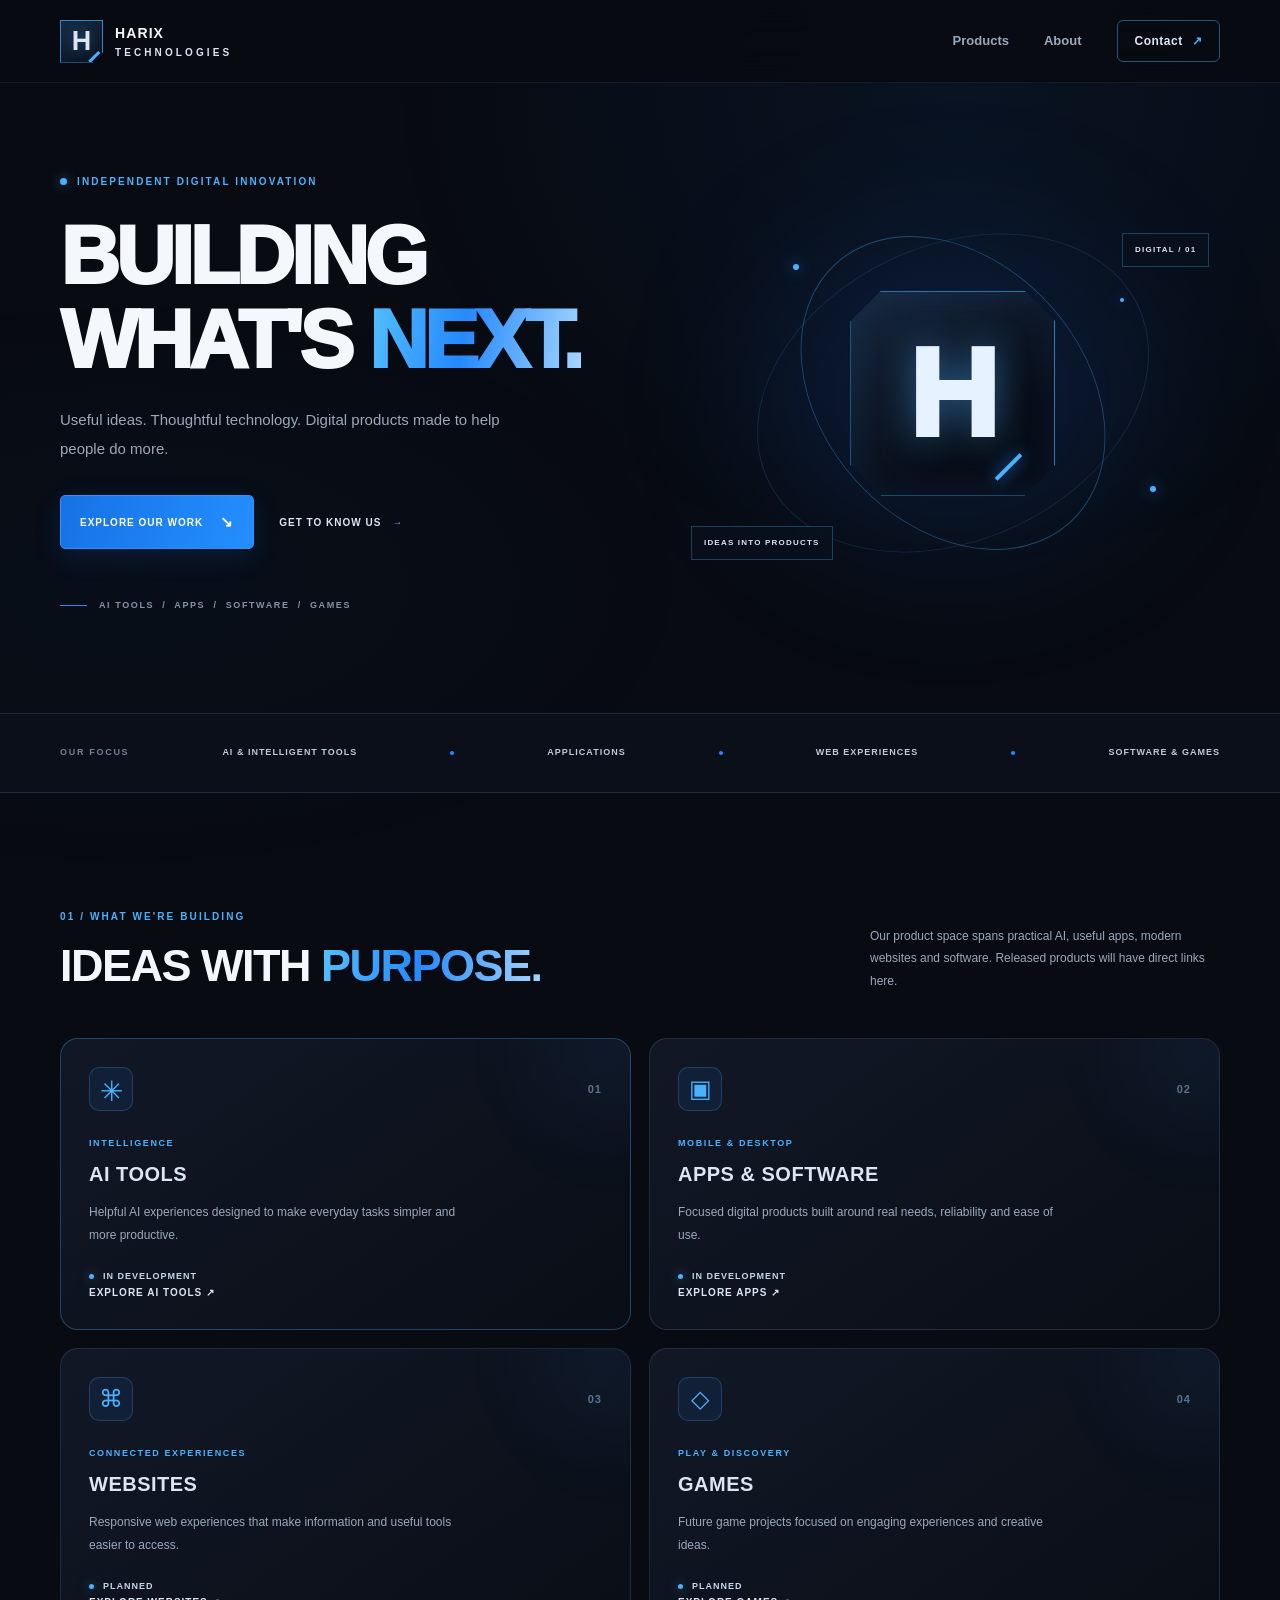
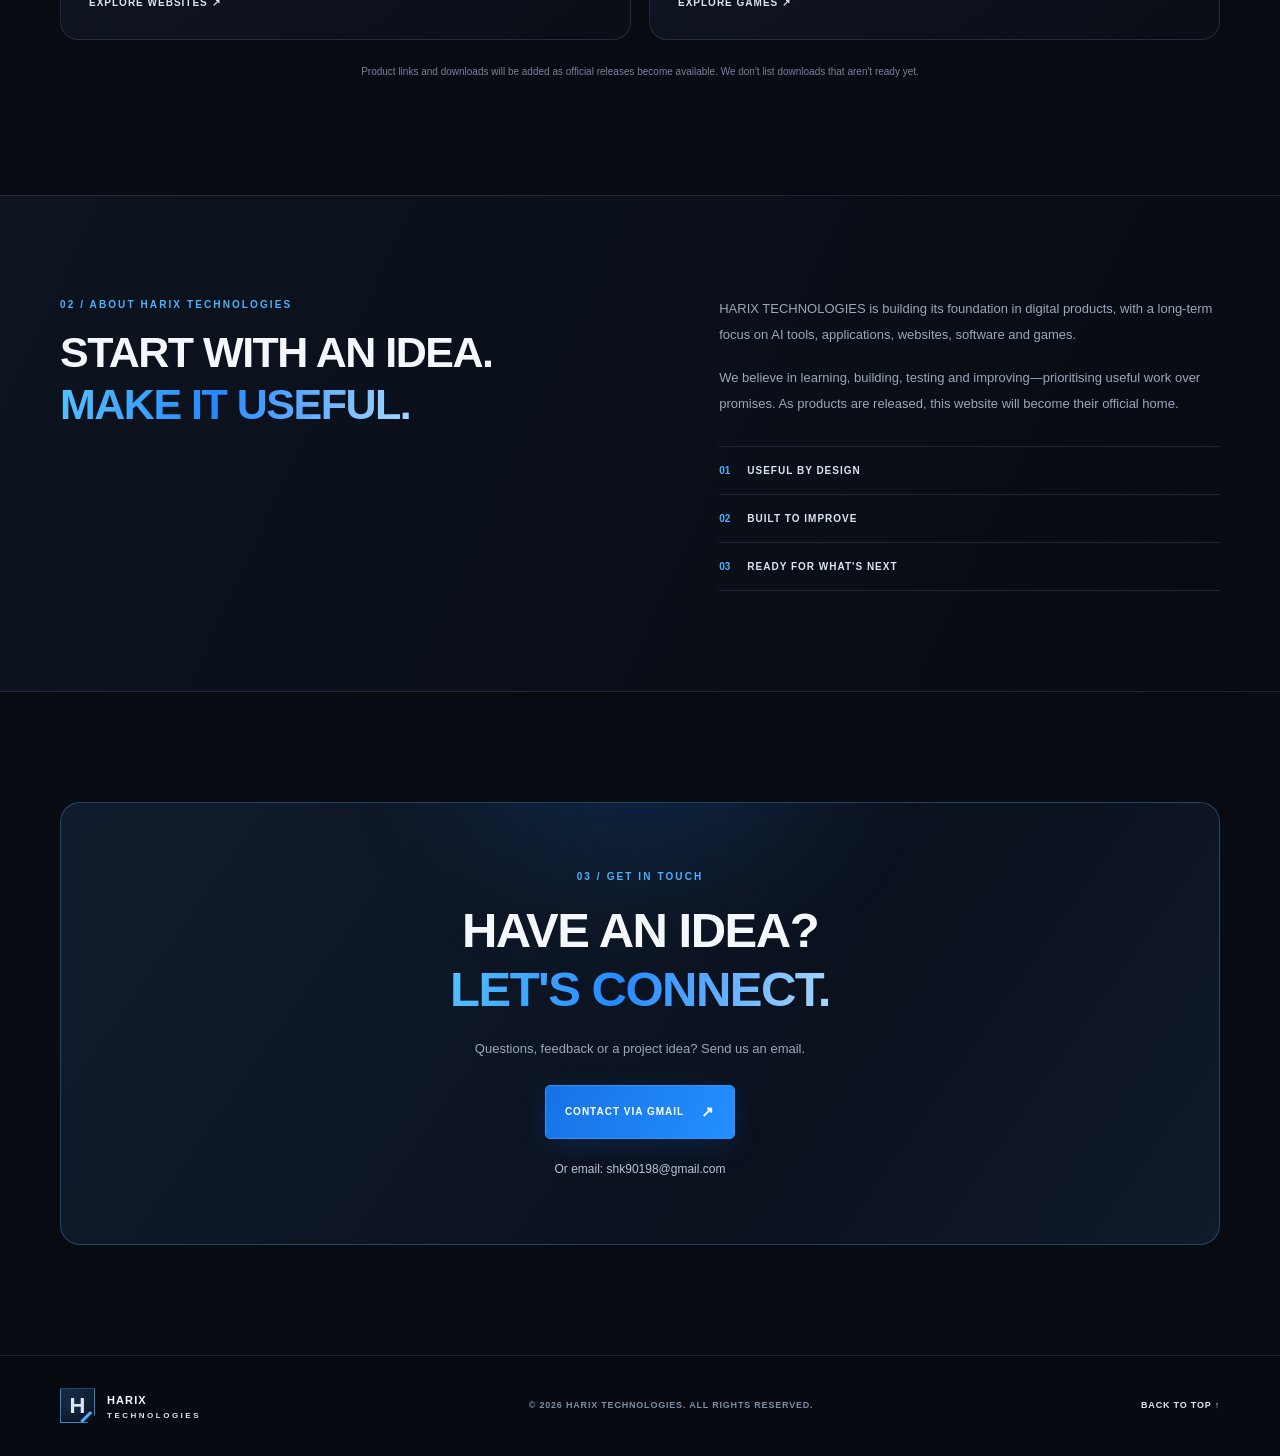
==== commit 7c7d655d: "Refactor index.html for improved structure and content Updated the HTML structure and content for HA" ====
--- a/index.html
+++ b/index.html
@@ -5,35 +5,27 @@
   <meta charset="UTF-8">
   <meta name="viewport" content="width=device-width, initial-scale=1.0">
   <meta name="theme-color" content="#080B12">
-
   <meta name="description" content="HARIX TECHNOLOGIES builds useful digital products across AI tools, apps, websites, software and games.">
-
   <meta name="google-site-verification" content="BLcCkStWJqEeFTmFQpGjj9O0GmY2u49OmrEsUCp446c">
-
   <meta property="og:title" content="HARIX TECHNOLOGIES | Building What's Next">
   <meta property="og:description" content="AI tools, apps, websites, software and games designed around useful ideas.">
   <meta property="og:type" content="website">
 
   <title>HARIX TECHNOLOGIES | Building What's Next</title>
 
+  <link rel="icon" type="image/svg+xml" href="favicon.svg">
   <link rel="stylesheet" href="style.css">
   <script src="script.js" defer></script>
 </head>
-
 <body>
   <header class="site-header">
     <nav class="container nav" aria-label="Main navigation">
-
       <a class="logo" href="#home" aria-label="HARIX TECHNOLOGIES home">
-        <span class="brand-mark" aria-hidden="true">
-          <span>H</span><i></i>
-        </span>
+        <span class="brand-mark" aria-hidden="true"><span>H</span><i></i></span>
         <span class="brand-name">HARIX <span>TECHNOLOGIES</span></span>
       </a>
 
-      <button class="menu-toggle" type="button"
-        aria-label="Open navigation menu"
-        aria-expanded="false" aria-controls="nav-links">
+      <button class="menu-toggle" type="button" aria-label="Open navigation menu" aria-expanded="false" aria-controls="nav-links">
         <span></span><span></span><span></span>
       </button>
 
@@ -48,39 +40,25 @@
   <main>
     <section class="hero container" id="home">
       <div class="hero-copy">
-        <p class="tag">
-          <span class="status-dot"></span>
-          INDEPENDENT DIGITAL INNOVATION
-        </p>
-
+        <p class="tag"><span class="status-dot"></span> INDEPENDENT DIGITAL INNOVATION</p>
         <h1>BUILDING<br>WHAT'S <span class="gradient">NEXT.</span></h1>
-
-        <p class="hero-text">
-          Useful ideas. Thoughtful technology. Digital products made to help people do more.
-        </p>
+        <p class="hero-text">Useful ideas. Thoughtful technology. Digital products made to help people do more.</p>
 
         <div class="hero-actions">
-          <a class="button button-primary" href="#products">
-            EXPLORE OUR WORK <span aria-hidden="true">↘</span>
-          </a>
-          <a class="text-link" href="#about">
-            GET TO KNOW US <span aria-hidden="true">→</span>
-          </a>
+          <a class="button button-primary" href="#products">EXPLORE OUR WORK <span aria-hidden="true">↘</span></a>
+          <a class="text-link" href="#about">GET TO KNOW US <span aria-hidden="true">→</span></a>
         </div>
 
         <div class="hero-note">
           <span class="note-line"></span>
-          <span>AI TOOLS / APPS / SOFTWARE / GAMES</span>
+          <span>AI TOOLS&nbsp; / &nbsp;APPS&nbsp; / &nbsp;SOFTWARE&nbsp; / &nbsp;GAMES</span>
         </div>
       </div>
 
       <div class="hero-art" aria-hidden="true">
         <div class="orbit orbit-one"></div>
         <div class="orbit orbit-two"></div>
-        <div class="art-core">
-          <span class="core-h">H</span>
-          <span class="core-light"></span>
-        </div>
+        <div class="art-core"><span class="core-h">H</span><span class="core-light"></span></div>
         <span class="float-chip chip-top">DIGITAL / 01</span>
         <span class="float-chip chip-bottom">IDEAS INTO PRODUCTS</span>
         <span class="spark spark-one"></span>
@@ -105,92 +83,60 @@
           <p class="eyebrow">01 / WHAT WE'RE BUILDING</p>
           <h2>IDEAS WITH <span class="gradient">PURPOSE.</span></h2>
         </div>
-        <p class="section-intro">
-          Explore our categories across practical AI, useful apps, modern websites and games.
-          Select a category to discover more.
-        </p>
+        <p class="section-intro">Our product space spans practical AI, useful apps, modern websites and software. Released products will have direct links here.</p>
       </div>
 
       <div class="product-grid">
-
-        <a class="product-card featured-card"
-           href="ai-tools.html"
-           aria-label="Explore AI Tools">
-          <div class="card-top">
-            <span class="product-icon icon-ai" aria-hidden="true">✳</span>
-            <span class="card-index">01</span>
-          </div>
+        <article class="product-card featured-card">
+          <div class="card-top"><span class="product-icon icon-ai" aria-hidden="true">✳</span><span class="card-index">01</span></div>
           <p class="card-category">INTELLIGENCE</p>
           <h3>AI TOOLS</h3>
           <p>Helpful AI experiences designed to make everyday tasks simpler and more productive.</p>
-          <span class="coming-soon"><i></i> EXPLORE AI TOOLS ↗</span>
-        </a>
+          <span class="coming-soon"><i></i> IN DEVELOPMENT</span>
+          <a class="text-link" href="ai-tools.html">EXPLORE AI TOOLS ↗</a>
+        </article>
 
-        <a class="product-card"
-           href="apps-software.html"
-           aria-label="Explore Apps and Software">
-          <div class="card-top">
-            <span class="product-icon" aria-hidden="true">▣</span>
-            <span class="card-index">02</span>
-          </div>
+        <article class="product-card">
+          <div class="card-top"><span class="product-icon" aria-hidden="true">▣</span><span class="card-index">02</span></div>
           <p class="card-category">MOBILE &amp; DESKTOP</p>
           <h3>APPS &amp; SOFTWARE</h3>
           <p>Focused digital products built around real needs, reliability and ease of use.</p>
-          <span class="coming-soon"><i></i> EXPLORE APPS ↗</span>
-        </a>
+          <span class="coming-soon"><i></i> IN DEVELOPMENT</span>
+          <a class="text-link" href="apps-software.html">EXPLORE APPS ↗</a>
+        </article>
 
-        <a class="product-card"
-           href="websites.html"
-           aria-label="Explore Websites">
-          <div class="card-top">
-            <span class="product-icon" aria-hidden="true">⌘</span>
-            <span class="card-index">03</span>
-          </div>
+        <article class="product-card">
+          <div class="card-top"><span class="product-icon" aria-hidden="true">⌘</span><span class="card-index">03</span></div>
           <p class="card-category">CONNECTED EXPERIENCES</p>
           <h3>WEBSITES</h3>
           <p>Responsive web experiences that make information and useful tools easier to access.</p>
-          <span class="coming-soon"><i></i> EXPLORE WEBSITES ↗</span>
-        </a>
+          <span class="coming-soon"><i></i> PLANNED</span>
+          <a class="text-link" href="websites.html">EXPLORE WEBSITES ↗</a>
+        </article>
 
-        <a class="product-card"
-           href="games.html"
-           aria-label="Explore Games">
-          <div class="card-top">
-            <span class="product-icon" aria-hidden="true">◇</span>
-            <span class="card-index">04</span>
-          </div>
+        <article class="product-card">
+          <div class="card-top"><span class="product-icon" aria-hidden="true">◇</span><span class="card-index">04</span></div>
           <p class="card-category">PLAY &amp; DISCOVERY</p>
           <h3>GAMES</h3>
           <p>Future game projects focused on engaging experiences and creative ideas.</p>
-          <span class="coming-soon"><i></i> EXPLORE GAMES ↗</span>
-        </a>
-
+          <span class="coming-soon"><i></i> PLANNED</span>
+          <a class="text-link" href="games.html">EXPLORE GAMES ↗</a>
+        </article>
       </div>
 
-      <p class="product-note">
-        Product links and downloads will be added as official releases become available.
-      </p>
+      <p class="product-note">Product links and downloads will be added as official releases become available. We don't list downloads that aren't ready yet.</p>
     </section>
 
     <section class="about-section" id="about">
       <div class="container about-layout">
         <div>
           <p class="eyebrow">02 / ABOUT HARIX TECHNOLOGIES</p>
-          <h2>START WITH AN IDEA.<br>
-            <span class="gradient">MAKE IT USEFUL.</span>
-          </h2>
+          <h2>START WITH AN IDEA.<br><span class="gradient">MAKE IT USEFUL.</span></h2>
         </div>
 
         <div class="about-copy">
-          <p>
-            HARIX TECHNOLOGIES is building its foundation in digital products,
-            with a long-term focus on AI tools, applications, websites, software and games.
-          </p>
-          <p>
-            We believe in learning, building, testing and improving—prioritising
-            useful work over promises. As products are released, this website
-            will become their official home.
-          </p>
+          <p>HARIX TECHNOLOGIES is building its foundation in digital products, with a long-term focus on AI tools, applications, websites, software and games.</p>
+          <p>We believe in learning, building, testing and improving—prioritising useful work over promises. As products are released, this website will become their official home.</p>
 
           <div class="principles">
             <div><span>01</span><b>USEFUL BY DESIGN</b></div>
@@ -204,21 +150,20 @@
     <section class="contact-section container" id="contact">
       <div class="contact-panel">
         <div class="contact-glow" aria-hidden="true"></div>
-
         <p class="eyebrow">03 / GET IN TOUCH</p>
-        <h2>HAVE AN IDEA?<br>
-          <span class="gradient">LET'S CONNECT.</span>
-        </h2>
-
+        <h2>HAVE AN IDEA?<br><span class="gradient">LET'S CONNECT.</span></h2>
         <p>Questions, feedback or a project idea? Send us an email.</p>
 
         <a class="button button-primary"
-           href="mailto:shk90198@gmail.com?subject=HARIX%20TECHNOLOGIES%20Enquiry">
-          EMAIL HARIX TECHNOLOGIES <span aria-hidden="true">↗</span>
+           href="https://mail.google.com/mail/?view=cm&amp;fs=1&amp;to=shk90198@gmail.com&amp;su=HARIX%20TECHNOLOGIES%20Enquiry"
+           target="_blank"
+           rel="noopener noreferrer">
+          CONTACT VIA GMAIL <span aria-hidden="true">↗</span>
         </a>
 
-        <a class="contact-email" href="mailto:shk90198@gmail.com">
-          shk90198@gmail.com
+        <a class="contact-email"
+           href="mailto:shk90198@gmail.com?subject=HARIX%20TECHNOLOGIES%20Enquiry">
+          Or email: shk90198@gmail.com
         </a>
       </div>
     </section>
@@ -227,14 +172,11 @@
   <footer class="footer">
     <div class="container footer-inner">
       <a class="logo footer-logo" href="#home" aria-label="HARIX TECHNOLOGIES home">
-        <span class="brand-mark" aria-hidden="true">
-          <span>H</span><i></i>
-        </span>
+        <span class="brand-mark" aria-hidden="true"><span>H</span><i></i></span>
         <span class="brand-name">HARIX <span>TECHNOLOGIES</span></span>
       </a>
 
       <p>© <span id="year"></span> HARIX TECHNOLOGIES. ALL RIGHTS RESERVED.</p>
-
       <a href="#home" class="back-top">BACK TO TOP ↑</a>
     </div>
   </footer>
--- a/style.css
+++ b/style.css
@@ -1,21 +1,22 @@
+
 /* =========================================
-   HARIX TECHNOLOGIES ¡ª PREMIUM WEBSITE
-   Theme: Black ? Electric Blue ? Silver
-========================================= */
+   HARIX TECHNOLOGIES
+   Premium Black / Electric Blue / Silver
+   ========================================= */
 
 :root {
-  --bg: #07090e;
-  --bg-soft: #0d111a;
-  --card: #101622;
-  --blue: #1685ff;
-  --blue-light: #54b4ff;
-  --silver: #c9d4e2;
-  --white: #f5f8ff;
-  --muted: #9aa8bc;
-  --border: rgba(160, 190, 225, 0.16);
-  --glow: 0 0 35px rgba(22, 133, 255, 0.18);
+  --bg: #080b12;
+  --bg-soft: #0d111b;
+  --surface: #101622;
+  --surface-hover: #151e2e;
+  --blue: #2589ff;
+  --blue-bright: #49b2ff;
+  --silver: #dce5f2;
+  --text: #f4f7fc;
+  --muted: #9ba8ba;
+  --border: rgba(166, 190, 222, 0.15);
+  --container: 1160px;
   --radius: 18px;
-  --container: 1160px;
 }
 
 * {
@@ -26,125 +27,80 @@
 
 html {
   scroll-behavior: smooth;
-  scroll-padding-top: 90px;
+  scroll-padding-top: 100px;
 }
 
 body {
+  background: var(--bg);
+  color: var(--text);
   font-family: Inter, "Segoe UI", Arial, sans-serif;
-  background:
-    radial-gradient(
-      circle at 80% 10%,
-      rgba(22, 133, 255, 0.09),
-      transparent 28%
-    ),
-    var(--bg);
-  color: var(--white);
   line-height: 1.7;
   overflow-x: hidden;
-}
-
-body,
+  -webkit-font-smoothing: antialiased;
+}
+
+body::before {
+  content: "";
+  position: fixed;
+  inset: 0;
+  z-index: -1;
+  pointer-events: none;
+  background:
+    radial-gradient(ellipse at 75% 10%, rgba(24, 101, 205, 0.09), transparent 42%),
+    radial-gradient(ellipse at 10% 65%, rgba(35, 104, 190, 0.045), transparent 35%);
+}
+
+a {
+  color: inherit;
+  text-decoration: none;
+}
+
 button,
 a {
   -webkit-tap-highlight-color: transparent;
 }
 
-a {
-  color: inherit;
-  text-decoration: none;
-}
-
 button {
   font: inherit;
 }
 
-img,
-svg {
-  max-width: 100%;
-}
-
-img {
-  display: block;
-}
-
-button,
-a {
-  touch-action: manipulation;
+button:focus-visible,
+a:focus-visible {
+  outline: 2px solid var(--blue-bright);
+  outline-offset: 5px;
 }
 
 ::selection {
   background: var(--blue);
-  color: white;
+  color: #fff;
 }
 
 .container {
-  width: min(var(--container), calc(100% - 40px));
+  width: min(var(--container), calc(100% - 48px));
   margin-inline: auto;
 }
 
-section {
-  position: relative;
-  padding: 100px 0;
-}
-
-.section-heading {
-  max-width: 720px;
-  margin: 0 auto 48px;
-  text-align: center;
-}
-
-.section-heading h2 {
-  font-size: clamp(2rem, 5vw, 3.1rem);
-  line-height: 1.15;
-  letter-spacing: -1.4px;
-  margin-bottom: 18px;
-}
-
-.section-heading p {
-  color: var(--muted);
-  font-size: 1rem;
-}
-
-.eyebrow {
-  display: inline-flex;
-  align-items: center;
-  gap: 9px;
-  color: var(--blue-light);
-  text-transform: uppercase;
-  font-size: 0.76rem;
-  font-weight: 800;
-  letter-spacing: 2.5px;
-  margin-bottom: 18px;
-}
-
-.eyebrow::before {
-  content: "";
-  width: 22px;
-  height: 2px;
-  background: var(--blue);
-}
-
-/* HEADER */
+/* NAVIGATION */
 
 .site-header {
   position: sticky;
   top: 0;
-  z-index: 1000;
-  background: rgba(7, 9, 14, 0.88);
-  border-bottom: 1px solid var(--border);
+  z-index: 100;
+  background: rgba(8, 11, 18, 0.88);
+  border-bottom: 1px solid rgba(166, 190, 222, 0.09);
   backdrop-filter: blur(18px);
   -webkit-backdrop-filter: blur(18px);
 }
 
-.nav-container {
-  min-height: 78px;
+.nav {
+  min-height: 82px;
   display: flex;
   align-items: center;
   justify-content: space-between;
-  gap: 28px;
-}
-
-.brand {
+  gap: 25px;
+}
+
+.logo {
   display: inline-flex;
   align-items: center;
   gap: 12px;
@@ -152,781 +108,1038 @@
 }
 
 .brand-mark {
+  width: 43px;
+  height: 43px;
+  display: grid;
+  place-items: center;
+  position: relative;
+  overflow: hidden;
+  border: 1px solid rgba(73, 178, 255, 0.7);
+  background: linear-gradient(145deg, #162b46, #090e18);
+  clip-path: polygon(0 0, 100% 0, 100% 76%, 76% 100%, 0 100%);
+}
+
+.brand-mark > span {
+  font-size: 27px;
+  line-height: 1;
+  font-weight: 900;
+  color: var(--silver);
+  text-shadow: 0 0 16px rgba(73, 178, 255, 0.4);
+}
+
+.brand-mark > i {
+  position: absolute;
+  right: 0;
+  bottom: 0;
+  width: 14px;
+  height: 3px;
+  background: var(--blue-bright);
+  transform: rotate(-45deg) translate(2px, -3px);
+}
+
+.brand-name {
+  font-size: 14px;
+  font-weight: 900;
+  letter-spacing: 1.1px;
+  white-space: nowrap;
+}
+
+.brand-name > span {
+  display: block;
+  color: var(--silver);
+  font-size: 10px;
+  font-weight: 600;
+  letter-spacing: 3.1px;
+  line-height: 1.4;
+}
+
+.nav-links {
+  display: flex;
+  align-items: center;
+  gap: 35px;
+}
+
+.nav-link {
+  color: var(--muted);
+  font-size: 13px;
+  font-weight: 600;
+  transition: color 0.2s ease;
+}
+
+.nav-link:hover {
+  color: #fff;
+}
+
+.nav-cta {
+  padding: 10px 17px;
+  border: 1px solid rgba(73, 178, 255, 0.45);
+  border-radius: 6px;
+  color: var(--silver);
+  font-size: 12px;
+  font-weight: 800;
+  letter-spacing: 0.5px;
+  transition: background 0.2s, border-color 0.2s;
+}
+
+.nav-cta span {
+  color: var(--blue-bright);
+  margin-left: 5px;
+}
+
+.nav-cta:hover {
+  background: rgba(37, 137, 255, 0.13);
+  border-color: var(--blue-bright);
+}
+
+.menu-toggle {
+  display: none;
   width: 42px;
   height: 42px;
+  padding: 10px;
+  flex-direction: column;
+  justify-content: center;
+  gap: 5px;
+  border: 1px solid var(--border);
+  border-radius: 8px;
+  background: var(--surface);
+  cursor: pointer;
+}
+
+.menu-toggle span {
+  display: block;
+  width: 100%;
+  height: 2px;
+  background: var(--silver);
+  transition: transform 0.2s, opacity 0.2s;
+}
+
+.menu-toggle[aria-expanded="true"] span:first-child {
+  transform: translateY(7px) rotate(45deg);
+}
+
+.menu-toggle[aria-expanded="true"] span:nth-child(2) {
+  opacity: 0;
+}
+
+.menu-toggle[aria-expanded="true"] span:last-child {
+  transform: translateY(-7px) rotate(-45deg);
+}
+
+/* HERO */
+
+.hero {
+  min-height: 630px;
   display: grid;
-  place-items: center;
-  border: 1px solid rgba(84, 180, 255, 0.65);
-  border-radius: 12px;
-  background: linear-gradient(
-    145deg,
-    rgba(22, 133, 255, 0.25),
-    rgba(255, 255, 255, 0.03)
-  );
-  color: var(--white);
-  font-size: 1.35rem;
-  font-weight: 900;
-  box-shadow: var(--glow);
-}
-
-.brand-name {
-  display: block;
-  color: var(--white);
-  font-size: 0.98rem;
-  font-weight: 900;
-  letter-spacing: 1.2px;
-  line-height: 1.3;
-}
-
-.brand-tagline {
-  display: block;
-  color: var(--muted);
-  font-size: 0.57rem;
-  letter-spacing: 1.5px;
-  margin-top: 4px;
-}
-
-.nav-links {
-  display: flex;
-  align-items: center;
-  gap: 30px;
-  list-style: none;
-}
-
-.nav-links a {
-  color: var(--silver);
-  font-size: 0.88rem;
-  font-weight: 600;
-  transition: color 0.25s ease;
-}
-
-.nav-links a:hover,
-.nav-links a:focus-visible {
-  color: var(--blue-light);
-}
-
-.nav-links .nav-cta {
-  color: white;
-  background: var(--blue);
-  padding: 11px 18px;
-  border-radius: 9px;
-  transition:
-    background 0.25s ease,
-    transform 0.25s ease;
-}
-
-.nav-links .nav-cta:hover {
-  background: #0871e8;
-  color: white;
-  transform: translateY(-2px);
-}
-
-.menu-toggle {
-  display: none;
-  width: 44px;
-  height: 44px;
-  border: 1px solid var(--border);
-  border-radius: 10px;
-  background: var(--card);
-  color: white;
-  cursor: pointer;
-  font-size: 1.5rem;
-}
-
-/* HERO */
-
-.hero {
-  min-height: 680px;
-  min-height: min(780px, calc(100svh - 78px));
-  display: flex;
-  align-items: center;
-  padding: 90px 0;
-  overflow: hidden;
-}
-
-.hero::before {
-  content: "";
-  position: absolute;
-  width: 520px;
-  height: 520px;
-  top: 50%;
-  right: -180px;
-  transform: translateY(-50%);
-  background: rgba(22, 133, 255, 0.12);
-  filter: blur(100px);
-  border-radius: 50%;
-  pointer-events: none;
-}
-
-.hero-grid {
-  display: grid;
-  grid-template-columns: 1.1fr 0.9fr;
-  align-items: center;
-  gap: 60px;
-}
-
-.hero-content {
+  grid-template-columns: 1.05fr 0.95fr;
+  align-items: center;
+  gap: 35px;
+  padding-top: 65px;
+  padding-bottom: 75px;
+}
+
+.hero-copy {
   position: relative;
   z-index: 2;
 }
 
+.tag,
+.eyebrow {
+  color: var(--blue-bright);
+  font-size: 10px;
+  font-weight: 800;
+  letter-spacing: 2.1px;
+}
+
+.tag {
+  display: flex;
+  align-items: center;
+  gap: 10px;
+  margin-bottom: 24px;
+}
+
+.status-dot,
+.coming-soon i {
+  width: 7px;
+  height: 7px;
+  display: inline-block;
+  flex-shrink: 0;
+  border-radius: 50%;
+  background: var(--blue-bright);
+  box-shadow: 0 0 12px rgba(73, 178, 255, 0.65);
+}
+
 .hero h1 {
-  max-width: 720px;
-  font-size: clamp(3rem, 6.8vw, 5.6rem);
-  font-weight: 900;
-  line-height: 0.99;
+  font-size: clamp(50px, 6.4vw, 82px);
+  font-weight: 950;
+  line-height: 1.03;
   letter-spacing: -4px;
-  margin-bottom: 26px;
-}
-
-.gradient-text {
-  background: linear-gradient(
-    100deg,
-    #ffffff 5%,
-    #8ecaff 48%,
-    #1685ff 100%
-  );
+}
+
+.gradient {
+  color: var(--blue-bright);
+  background: linear-gradient(100deg, #55c1ff 0%, #2589ff 45%, #a7d8ff 100%);
   -webkit-background-clip: text;
   background-clip: text;
-  color: transparent;
-}
-
-.hero-description {
-  max-width: 540px;
+  -webkit-text-fill-color: transparent;
+}
+
+.hero-text {
+  max-width: 455px;
+  margin-top: 24px;
   color: var(--muted);
-  font-size: 1.08rem;
-  margin-bottom: 32px;
+  font-size: 15px;
+  line-height: 1.9;
 }
 
 .hero-actions {
   display: flex;
   align-items: center;
   flex-wrap: wrap;
-  gap: 14px;
-}
-
-.btn {
+  gap: 25px;
+  margin-top: 32px;
+}
+
+.button {
   min-height: 49px;
   display: inline-flex;
-  align-items: center;
   justify-content: center;
-  gap: 10px;
-  padding: 13px 22px;
-  border: 1px solid transparent;
-  border-radius: 10px;
-  font-weight: 750;
-  font-size: 0.92rem;
-  transition:
-    transform 0.25s ease,
-    background 0.25s ease,
-    border-color 0.25s ease,
-    box-shadow 0.25s ease;
-}
-
-.btn:hover {
+  align-items: center;
+  gap: 17px;
+  padding: 13px 19px;
+  border-radius: 5px;
+  font-size: 10px;
+  font-weight: 900;
+  letter-spacing: 1px;
+  transition: transform 0.2s, box-shadow 0.2s, background 0.2s;
+}
+
+.button-primary {
+  color: white;
+  border: 1px solid #348fff;
+  background: linear-gradient(110deg, #1672e5, #248fff);
+  box-shadow: 0 7px 28px rgba(22, 114, 229, 0.16);
+}
+
+.button-primary:hover {
   transform: translateY(-3px);
-}
-
-.btn-primary {
+  box-shadow: 0 10px 35px rgba(37, 137, 255, 0.3);
+}
+
+.button-primary span {
+  font-size: 15px;
+}
+
+.text-link {
+  color: var(--silver);
+  font-size: 10px;
+  font-weight: 800;
+  letter-spacing: 1px;
+}
+
+.text-link span {
+  margin-left: 7px;
+  color: var(--blue-bright);
+}
+
+.hero-note {
+  display: flex;
+  align-items: center;
+  gap: 12px;
+  margin-top: 49px;
+  color: #8493a9;
+  font-size: 9px;
+  font-weight: 700;
+  letter-spacing: 1.6px;
+}
+
+.note-line {
+  width: 27px;
+  height: 1px;
   background: var(--blue);
-  color: white;
-  box-shadow: 0 8px 28px rgba(22, 133, 255, 0.23);
-}
-
-.btn-primary:hover {
-  background: #0871e8;
-  box-shadow: 0 12px 35px rgba(22, 133, 255, 0.3);
-}
-
-.btn-secondary {
-  border-color: var(--border);
-  background: rgba(255, 255, 255, 0.025);
-  color: var(--silver);
-}
-
-.btn-secondary:hover {
-  border-color: var(--blue);
-  background: rgba(22, 133, 255, 0.08);
-}
-
-.hero-note {
-  margin-top: 28px;
-  color: #718198;
-  font-size: 0.78rem;
-  letter-spacing: 0.5px;
-}
-
-/* HERO VISUAL */
-
-.hero-visual {
-  min-height: 400px;
+}
+
+/* HERO GEOMETRIC ART */
+
+.hero-art {
+  min-height: 430px;
   display: grid;
   place-items: center;
   position: relative;
   isolation: isolate;
 }
 
+.hero-art::before {
+  content: "";
+  position: absolute;
+  width: 75%;
+  height: 75%;
+  border-radius: 50%;
+  background: rgba(24, 111, 230, 0.12);
+  filter: blur(70px);
+  z-index: -1;
+}
+
 .orbit {
   position: absolute;
-  width: min(100%, 390px);
+  width: min(90%, 410px);
   aspect-ratio: 1;
-  border: 1px solid rgba(84, 180, 255, 0.23);
+  border: 1px solid rgba(91, 161, 240, 0.16);
   border-radius: 50%;
-  animation: orbit-spin 35s linear infinite;
-}
-
-.orbit::before,
-.orbit::after {
-  content: "";
-  position: absolute;
-  border: 1px solid rgba(84, 180, 255, 0.18);
-  border-radius: 50%;
-}
-
-.orbit::before {
-  inset: 32px;
-}
-
-.orbit::after {
-  inset: 65px;
-}
-
-.orbit-dot {
-  position: absolute;
-  top: 15%;
-  right: 14%;
-  width: 12px;
-  height: 12px;
-  border-radius: 50%;
-  background: var(--blue-light);
-  box-shadow: 0 0 22px var(--blue);
-}
-
-.hero-core {
-  width: min(58%, 220px);
-  aspect-ratio: 1;
+}
+
+.orbit-one {
+  transform: rotate(-25deg) scaleY(0.72);
+}
+
+.orbit-two {
+  width: min(78%, 350px);
+  border-color: rgba(73, 178, 255, 0.35);
+  transform: rotate(48deg) scaleY(0.75);
+}
+
+.art-core {
+  width: 205px;
+  height: 205px;
   display: grid;
   place-items: center;
-  border: 1px solid rgba(84, 180, 255, 0.55);
-  border-radius: 34px;
-  background: linear-gradient(
-    145deg,
-    rgba(22, 133, 255, 0.22),
-    rgba(255, 255, 255, 0.025)
-  );
+  position: relative;
+  border: 1px solid rgba(73, 178, 255, 0.6);
+  background: linear-gradient(145deg, #17283f, #080d17 70%);
   box-shadow:
-    0 0 75px rgba(22, 133, 255, 0.17),
-    inset 0 0 35px rgba(22, 133, 255, 0.08);
-  transform: rotate(-8deg);
-}
-
-.hero-core span {
-  font-size: clamp(5rem, 10vw, 8rem);
+    0 0 0 12px rgba(37, 137, 255, 0.035),
+    0 0 70px rgba(37, 137, 255, 0.2),
+    inset 0 0 35px rgba(37, 137, 255, 0.1);
+  clip-path: polygon(15% 0, 85% 0, 100% 15%, 100% 85%, 85% 100%, 15% 100%, 0 85%, 0 15%);
+}
+
+.core-h {
+  color: #e6f2ff;
+  font-size: 125px;
+  font-weight: 950;
   line-height: 1;
+  text-shadow: 0 0 35px rgba(73, 178, 255, 0.45);
+}
+
+.core-light {
+  position: absolute;
+  right: 28px;
+  bottom: 26px;
+  width: 35px;
+  height: 4px;
+  background: var(--blue-bright);
+  box-shadow: 0 0 15px var(--blue);
+  transform: rotate(-45deg);
+}
+
+.float-chip {
+  position: absolute;
+  padding: 9px 12px;
+  border: 1px solid rgba(73, 178, 255, 0.3);
+  background: rgba(9, 17, 30, 0.85);
+  color: var(--silver);
+  font-size: 8px;
+  font-weight: 800;
+  letter-spacing: 1.2px;
+}
+
+.chip-top {
+  top: 55px;
+  right: 2%;
+}
+
+.chip-bottom {
+  bottom: 48px;
+  left: 1%;
+}
+
+.spark {
+  position: absolute;
+  width: 6px;
+  height: 6px;
+  border-radius: 50%;
+  background: var(--blue-bright);
+  box-shadow: 0 0 15px var(--blue);
+}
+
+.spark-one {
+  top: 20%;
+  left: 20%;
+}
+
+.spark-two {
+  right: 12%;
+  bottom: 27%;
+}
+
+.spark-three {
+  top: 28%;
+  right: 18%;
+  width: 4px;
+  height: 4px;
+}
+
+/* FOCUS STRIP */
+
+.focus-strip {
+  overflow: hidden;
+  border-top: 1px solid var(--border);
+  border-bottom: 1px solid var(--border);
+  background: rgba(13, 18, 29, 0.7);
+}
+
+.focus-inner {
+  min-height: 78px;
+  display: flex;
+  align-items: center;
+  justify-content: space-between;
+  gap: 22px;
+  white-space: nowrap;
+}
+
+.focus-inner > span {
+  color: #718198;
+  font-size: 9px;
+  font-weight: 800;
+  letter-spacing: 1.7px;
+}
+
+.focus-inner b {
+  color: #bdc9da;
+  font-size: 9px;
+  font-weight: 800;
+  letter-spacing: 1px;
+}
+
+.focus-inner > i {
+  width: 4px;
+  height: 4px;
+  flex-shrink: 0;
+  border-radius: 50%;
+  background: var(--blue);
+}
+
+/* SECTION HEADINGS */
+
+.section {
+  padding-top: 115px;
+  padding-bottom: 115px;
+}
+
+.section-heading {
+  display: flex;
+  align-items: flex-end;
+  justify-content: space-between;
+  gap: 35px;
+  margin-bottom: 45px;
+}
+
+.eyebrow {
+  margin-bottom: 14px;
+}
+
+.section-heading h2,
+.about-layout h2,
+.contact-panel h2 {
+  font-size: clamp(30px, 4vw, 45px);
   font-weight: 900;
-  color: var(--white);
-  text-shadow: 0 0 35px rgba(84, 180, 255, 0.5);
-  transform: rotate(8deg);
-}
-
-.visual-label {
-  position: absolute;
-  right: 0;
-  bottom: 16%;
-  padding: 12px 16px;
-  border: 1px solid var(--border);
-  border-radius: 12px;
-  background: rgba(13, 17, 26, 0.9);
-  color: var(--silver);
-  font-size: 0.78rem;
-  backdrop-filter: blur(10px);
-}
-
-.visual-label strong {
-  color: var(--blue-light);
-}
-
-/* SHARED DIVIDERS */
-
-.section-line {
-  width: 100%;
-  height: 1px;
-  background: linear-gradient(
-    90deg,
-    transparent,
-    rgba(84, 180, 255, 0.32),
-    transparent
-  );
-}
-
-/* PRODUCTS */
-
-.products-section {
-  background: linear-gradient(
-    180deg,
-    transparent,
-    rgba(13, 17, 26, 0.72),
-    transparent
-  );
-}
+  line-height: 1.2;
+  letter-spacing: -1.5px;
+}
+
+.section-intro {
+  max-width: 350px;
+  color: var(--muted);
+  font-size: 12px;
+  line-height: 1.9;
+}
+
+/* PRODUCT CARDS */
 
 .product-grid {
   display: grid;
-  grid-template-columns: repeat(3, minmax(0, 1fr));
-  gap: 22px;
+  grid-template-columns: repeat(2, minmax(0, 1fr));
+  gap: 18px;
 }
 
 .product-card {
-  position: relative;
-  min-width: 0;
+  min-height: 275px;
   display: flex;
   flex-direction: column;
+  align-items: flex-start;
+  position: relative;
+  overflow: hidden;
   padding: 28px;
   border: 1px solid var(--border);
   border-radius: var(--radius);
-  background: linear-gradient(
-    145deg,
-    rgba(255, 255, 255, 0.035),
-    rgba(255, 255, 255, 0.012)
-  );
-  transition:
-    transform 0.3s ease,
-    border-color 0.3s ease,
-    box-shadow 0.3s ease;
+  background: linear-gradient(145deg, rgba(18, 25, 39, 0.96), rgba(10, 14, 23, 0.96));
+  transition: transform 0.25s, border-color 0.25s, background 0.25s;
+}
+
+.product-card::after {
+  content: "";
+  position: absolute;
+  top: -70px;
+  right: -70px;
+  width: 170px;
+  height: 170px;
+  border-radius: 50%;
+  background: rgba(37, 137, 255, 0.05);
+  filter: blur(35px);
+  pointer-events: none;
 }
 
 .product-card:hover {
-  transform: translateY(-6px);
-  border-color: rgba(84, 180, 255, 0.48);
-  box-shadow: var(--glow);
+  transform: translateY(-5px);
+  border-color: rgba(73, 178, 255, 0.55);
+  background: linear-gradient(145deg, #121e31, #0b111d);
+}
+
+.featured-card {
+  border-color: rgba(73, 178, 255, 0.32);
+}
+
+.card-top {
+  width: 100%;
+  display: flex;
+  align-items: center;
+  justify-content: space-between;
+  margin-bottom: 25px;
 }
 
 .product-icon {
-  width: 54px;
-  height: 54px;
+  width: 44px;
+  height: 44px;
   display: grid;
   place-items: center;
-  margin-bottom: 23px;
-  border: 1px solid rgba(84, 180, 255, 0.3);
-  border-radius: 15px;
-  background: rgba(22, 133, 255, 0.1);
-  color: var(--blue-light);
-  font-size: 1.45rem;
+  border: 1px solid rgba(73, 178, 255, 0.23);
+  border-radius: 10px;
+  background: rgba(37, 137, 255, 0.09);
+  color: var(--blue-bright);
+  font-size: 24px;
+}
+
+.icon-ai {
+  font-size: 28px;
+}
+
+.card-index {
+  color: #60718a;
+  font-size: 11px;
+  font-weight: 800;
+  letter-spacing: 1px;
+}
+
+.card-category {
+  margin-bottom: 6px;
+  color: var(--blue-bright);
+  font-size: 9px;
+  font-weight: 800;
+  letter-spacing: 1.6px;
+}
+
+.product-card h3 {
+  margin-bottom: 10px;
+  color: var(--silver);
+  font-size: 20px;
   font-weight: 900;
-}
-
-.product-card h3 {
-  font-size: 1.22rem;
-  margin-bottom: 10px;
-}
-
-.product-card p {
+  letter-spacing: 0.5px;
+}
+
+.product-card > p:not(.card-category) {
+  max-width: 390px;
+  margin-bottom: 22px;
   color: var(--muted);
-  font-size: 0.92rem;
-  margin-bottom: 24px;
-}
-
-.product-status {
-  width: fit-content;
+  font-size: 12px;
+  line-height: 1.9;
+}
+
+.coming-soon {
   display: inline-flex;
   align-items: center;
-  gap: 7px;
+  gap: 9px;
   margin-top: auto;
-  padding: 6px 10px;
-  border: 1px solid rgba(84, 180, 255, 0.22);
-  border-radius: 6px;
-  background: rgba(22, 133, 255, 0.08);
-  color: var(--blue-light);
-  font-size: 0.7rem;
+  color: #c7d5e8;
+  font-size: 9px;
+  font-weight: 900;
+  letter-spacing: 1px;
+}
+
+.coming-soon i {
+  width: 5px;
+  height: 5px;
+}
+
+.product-note {
+  margin-top: 23px;
+  color: #75849a;
+  font-size: 10px;
+  text-align: center;
+}
+
+/* ABOUT SECTION */
+
+.about-section {
+  padding: 100px 0;
+  border-top: 1px solid var(--border);
+  border-bottom: 1px solid var(--border);
+  background: linear-gradient(115deg, rgba(14, 21, 34, 0.9), rgba(8, 11, 18, 0.85));
+}
+
+.about-layout {
+  display: grid;
+  grid-template-columns: 1fr 0.85fr;
+  align-items: start;
+  gap: 70px;
+}
+
+.about-layout h2 {
+  font-size: clamp(30px, 3.7vw, 43px);
+}
+
+.about-copy > p {
+  margin-bottom: 17px;
+  color: var(--muted);
+  font-size: 13px;
+  line-height: 2;
+}
+
+.principles {
+  display: grid;
+  gap: 0;
+  margin-top: 29px;
+  border-top: 1px solid var(--border);
+}
+
+.principles > div {
+  min-height: 48px;
+  display: flex;
+  align-items: center;
+  gap: 17px;
+  border-bottom: 1px solid var(--border);
+}
+
+.principles span {
+  color: var(--blue-bright);
+  font-size: 10px;
   font-weight: 800;
-  letter-spacing: 0.8px;
-  text-transform: uppercase;
-}
-
-/* ABOUT */
-
-.about-grid {
-  display: grid;
-  grid-template-columns: 0.9fr 1.1fr;
-  align-items: center;
-  gap: 70px;
-}
-
-.about-visual {
-  min-height: 320px;
-  display: grid;
-  place-items: center;
-  padding: 35px;
-  border: 1px solid var(--border);
-  border-radius: 24px;
-  background:
-    radial-gradient(
-      circle at center,
-      rgba(22, 133, 255, 0.15),
-      transparent 65%
-    ),
-    var(--bg-soft);
-}
-
-.about-symbol {
-  width: 170px;
-  height: 170px;
-  display: grid;
-  place-items: center;
-  border: 1px solid rgba(84, 180, 255, 0.5);
-  border-radius: 32px;
-  background: rgba(22, 133, 255, 0.08);
-  color: var(--white);
-  font-size: 6rem;
-  font-weight: 900;
-  box-shadow: var(--glow);
-}
-
-.about-content h2 {
-  font-size: clamp(2rem, 4vw, 3rem);
-  line-height: 1.15;
-  letter-spacing: -1.4px;
-  margin-bottom: 22px;
-}
-
-.about-content > p {
-  color: var(--muted);
-  margin-bottom: 18px;
-}
-
-.about-points {
-  display: grid;
-  grid-template-columns: repeat(2, minmax(0, 1fr));
-  gap: 14px;
-  margin-top: 28px;
-}
-
-.about-point {
-  padding: 15px;
-  border: 1px solid var(--border);
-  border-radius: 12px;
-  background: rgba(255, 255, 255, 0.02);
-}
-
-.about-point strong {
-  display: block;
+}
+
+.principles b {
   color: var(--silver);
-  font-size: 0.9rem;
-}
-
-.about-point span {
-  display: block;
-  color: var(--muted);
-  font-size: 0.78rem;
-  margin-top: 4px;
+  font-size: 10px;
+  letter-spacing: 1px;
 }
 
 /* CONTACT */
 
 .contact-section {
-  padding-top: 65px;
+  padding-top: 110px;
+  padding-bottom: 110px;
 }
 
 .contact-panel {
   position: relative;
   overflow: hidden;
   padding: 65px 30px;
-  border: 1px solid rgba(84, 180, 255, 0.28);
-  border-radius: 24px;
-  background:
-    radial-gradient(
-      circle at 100% 0,
-      rgba(22, 133, 255, 0.17),
-      transparent 42%
-    ),
-    var(--bg-soft);
+  border: 1px solid rgba(73, 178, 255, 0.3);
+  border-radius: 20px;
+  background: linear-gradient(125deg, #101c2d, #0b111d 65%, #101a2a);
   text-align: center;
 }
 
+.contact-glow {
+  position: absolute;
+  top: -180px;
+  left: 50%;
+  width: 350px;
+  height: 250px;
+  border-radius: 50%;
+  background: rgba(37, 137, 255, 0.13);
+  filter: blur(65px);
+  transform: translateX(-50%);
+  pointer-events: none;
+}
+
+.contact-panel > *:not(.contact-glow) {
+  position: relative;
+}
+
+.contact-panel .eyebrow {
+  margin-bottom: 16px;
+}
+
 .contact-panel h2 {
-  font-size: clamp(2rem, 5vw, 3.2rem);
-  line-height: 1.15;
-  letter-spacing: -1.5px;
-  margin-bottom: 18px;
-}
-
-.contact-panel p {
-  max-width: 600px;
-  margin: 0 auto 28px;
+  font-size: clamp(32px, 5vw, 49px);
+}
+
+.contact-panel > p:not(.eyebrow) {
+  margin-top: 19px;
+  margin-bottom: 25px;
   color: var(--muted);
-}
-
-.contact-panel .btn {
-  overflow-wrap: anywhere;
+  font-size: 13px;
+}
+
+.contact-email {
+  display: block;
+  width: fit-content;
+  margin: 20px auto 0;
+  color: #b7c6d9;
+  font-size: 12px;
+  transition: color 0.2s;
+}
+
+.contact-email:hover {
+  color: var(--blue-bright);
 }
 
 /* FOOTER */
 
-.site-footer {
-  padding: 30px 0;
+.footer {
   border-top: 1px solid var(--border);
-  background: rgba(0, 0, 0, 0.18);
+  background: #070a10;
 }
 
 .footer-inner {
+  min-height: 100px;
   display: flex;
   align-items: center;
   justify-content: space-between;
   gap: 20px;
 }
 
-.footer-copy {
-  color: var(--muted);
-  font-size: 0.8rem;
-}
-
-.footer-brand {
+.footer-logo .brand-mark {
+  width: 35px;
+  height: 35px;
+}
+
+.footer-logo .brand-mark > span {
+  font-size: 22px;
+}
+
+.footer-logo .brand-name {
+  font-size: 11px;
+}
+
+.footer-logo .brand-name > span {
+  font-size: 8px;
+  letter-spacing: 2.5px;
+}
+
+.footer-inner > p,
+.back-top {
+  color: #7e8da2;
+  font-size: 9px;
+  font-weight: 700;
+  letter-spacing: 0.8px;
+}
+
+.back-top {
   color: var(--silver);
-  font-size: 0.8rem;
-  font-weight: 850;
-  letter-spacing: 1px;
-}
-
-.footer-links {
-  display: flex;
-  align-items: center;
-  flex-wrap: wrap;
-  gap: 18px;
-}
-
-.footer-links a {
-  color: var(--muted);
-  font-size: 0.8rem;
-  transition: color 0.2s ease;
-}
-
-.footer-links a:hover {
-  color: var(--blue-light);
-}
-
-/* ANIMATIONS */
-
-@keyframes orbit-spin {
-  from {
-    transform: rotate(0deg);
-  }
-
-  to {
-    transform: rotate(360deg);
-  }
-}
-
-/* KEYBOARD ACCESSIBILITY */
-
-a:focus-visible,
-button:focus-visible {
-  outline: 2px solid var(--blue-light);
-  outline-offset: 4px;
-}
-
-/* TABLETS */
-
-@media (max-width: 950px) {
+  transition: color 0.2s;
+}
+
+.back-top:hover {
+  color: var(--blue-bright);
+}
+
+/* RESPONSIVE: TABLETS */
+
+@media (max-width: 900px) {
+  .hero {
+    min-height: 550px;
+    grid-template-columns: 1fr 0.8fr;
+    gap: 10px;
+  }
+
+  .hero h1 {
+    font-size: clamp(46px, 7vw, 65px);
+    letter-spacing: -2.5px;
+  }
+
+  .hero-art {
+    min-height: 350px;
+  }
+
+  .art-core {
+    width: 160px;
+    height: 160px;
+  }
+
+  .core-h {
+    font-size: 100px;
+  }
+
+  .focus-inner {
+    justify-content: flex-start;
+    overflow-x: auto;
+    scrollbar-width: none;
+  }
+
+  .focus-inner::-webkit-scrollbar {
+    display: none;
+  }
+
+  .section-heading {
+    align-items: flex-start;
+    flex-direction: column;
+    gap: 16px;
+  }
+
+  .section-intro {
+    max-width: 520px;
+  }
+
+  .about-layout {
+    gap: 35px;
+  }
+}
+
+/* RESPONSIVE: MOBILE NAVIGATION */
+
+@media (max-width: 680px) {
+  .container {
+    width: calc(100% - 36px);
+  }
+
+  .nav {
+    min-height: 72px;
+  }
+
+  .brand-mark {
+    width: 38px;
+    height: 38px;
+  }
+
+  .brand-mark > span {
+    font-size: 24px;
+  }
+
+  .brand-name {
+    font-size: 12px;
+  }
+
+  .brand-name > span {
+    font-size: 8px;
+    letter-spacing: 2.5px;
+  }
+
+  .menu-toggle {
+    display: flex;
+  }
+
   .nav-links {
-    gap: 18px;
-  }
-
-  .hero-grid {
-    gap: 25px;
-  }
-
-  .hero h1 {
-    letter-spacing: -2.5px;
-  }
-
-  .product-grid {
-    grid-template-columns: repeat(2, minmax(0, 1fr));
-  }
-
-  .about-grid {
-    gap: 35px;
-  }
-}
-
-/* MOBILE NAVIGATION */
-
-@media (max-width: 760px) {
-  .container {
-    width: min(100% - 32px, var(--container));
-  }
-
-  section {
-    padding: 72px 0;
-  }
-
-  .nav-container {
-    min-height: 70px;
-  }
-
-  .menu-toggle {
-    display: grid;
-    place-items: center;
-  }
-
-  .nav-links {
+    display: none;
     position: absolute;
     top: calc(100% + 1px);
     left: 0;
     right: 0;
-    display: none;
     align-items: stretch;
+    flex-direction: column;
     gap: 0;
-    padding: 12px 16px 18px;
+    padding: 12px 18px 20px;
     border-bottom: 1px solid var(--border);
-    background: rgba(7, 9, 14, 0.98);
-  }
-
-  .nav-links.open {
+    background: #0a0e17;
+    box-shadow: 0 18px 30px rgba(0, 0, 0, 0.3);
+  }
+
+  .nav-links.active {
     display: flex;
-    flex-direction: column;
-  }
-
-  .nav-links li {
-    width: 100%;
-  }
-
-  .nav-links a {
-    display: block;
-    padding: 13px 10px;
-  }
-
-  .nav-links .nav-cta {
-    margin-top: 8px;
+  }
+
+  .nav-link {
+    padding: 13px 5px;
+    border-bottom: 1px solid var(--border);
+  }
+
+  .nav-cta {
+    margin-top: 13px;
     text-align: center;
   }
 
   .hero {
     min-height: auto;
-    padding: 75px 0 65px;
-  }
-
-  .hero-grid {
     grid-template-columns: 1fr;
-    gap: 25px;
+    gap: 5px;
+    padding-top: 75px;
+    padding-bottom: 45px;
   }
 
   .hero h1 {
-    font-size: clamp(3rem, 12vw, 4.8rem);
+    font-size: clamp(48px, 12vw, 70px);
     letter-spacing: -2.5px;
   }
 
-  .hero-description {
-    font-size: 1rem;
-  }
-
-  .hero-visual {
-    min-height: 330px;
+  .hero-text {
+    max-width: 430px;
+    font-size: 14px;
+  }
+
+  .hero-actions {
+    gap: 20px;
+  }
+
+  .hero-note {
+    margin-top: 32px;
+    font-size: 8px;
+    letter-spacing: 1px;
+  }
+
+  .hero-art {
+    min-height: 340px;
+    margin-top: 15px;
   }
 
   .orbit {
-    width: min(85%, 320px);
-  }
-
-  .hero-core {
-    width: 165px;
-    border-radius: 26px;
-  }
-
-  .hero-core span {
-    font-size: 6rem;
-  }
-
-  .visual-label {
-    right: 2%;
-    bottom: 8%;
+    width: min(86%, 320px);
+  }
+
+  .orbit-two {
+    width: min(74%, 275px);
+  }
+
+  .art-core {
+    width: 150px;
+    height: 150px;
+  }
+
+  .core-h {
+    font-size: 94px;
+  }
+
+  .chip-top {
+    top: 40px;
+    right: 0;
+  }
+
+  .chip-bottom {
+    bottom: 30px;
+    left: 0;
+  }
+
+  .focus-inner {
+    min-height: 68px;
+    gap: 17px;
+  }
+
+  .focus-inner > span,
+  .focus-inner b {
+    font-size: 8px;
+  }
+
+  .section {
+    padding-top: 78px;
+    padding-bottom: 78px;
   }
 
   .section-heading {
-    margin-bottom: 34px;
-  }
-
-  .about-grid {
-    grid-template-columns: 1fr;
-    gap: 32px;
-  }
-
-  .about-visual {
-    min-height: 260px;
-  }
-
-  .about-symbol {
-    width: 135px;
-    height: 135px;
-    font-size: 4.8rem;
-  }
-
-  .contact-panel {
-    padding: 48px 22px;
-  }
-
-  .footer-inner {
-    flex-direction: column;
-    text-align: center;
-  }
-
-  .footer-links {
-    justify-content: center;
-  }
-}
-
-/* SMALL PHONES */
-
-@media (max-width: 480px) {
-  .brand-mark {
-    width: 38px;
-    height: 38px;
-  }
-
-  .brand-name {
-    font-size: 0.82rem;
-    letter-spacing: 0.7px;
-  }
-
-  .brand-tagline {
-    font-size: 0.48rem;
-    letter-spacing: 1px;
-  }
-
-  .hero h1 {
-    font-size: clamp(2.7rem, 13vw, 3.8rem);
-  }
-
-  .hero-actions {
-    align-items: stretch;
-    flex-direction: column;
-  }
-
-  .hero-actions .btn {
-    width: 100%;
-  }
-
-  .hero-visual {
-    min-height: 285px;
+    margin-bottom: 30px;
+  }
+
+  .section-heading h2,
+  .about-layout h2 {
+    font-size: clamp(29px, 8vw, 39px);
+    letter-spacing: -1px;
   }
 
   .product-grid {
     grid-template-columns: 1fr;
+    gap: 14px;
   }
 
   .product-card {
+    min-height: 250px;
     padding: 24px;
   }
 
-  .about-points {
+  .about-section {
+    padding: 75px 0;
+  }
+
+  .about-layout {
     grid-template-columns: 1fr;
+    gap: 30px;
+  }
+
+  .contact-section {
+    padding-top: 75px;
+    padding-bottom: 75px;
+  }
+
+  .contact-panel {
+    padding: 50px 20px;
   }
 
   .contact-panel h2 {
-    letter-spacing: -0.8px;
-  }
-}
-
-/* REDUCE MOTION FOR ACCESSIBILITY */
+    font-size: clamp(29px, 8vw, 39px);
+    letter-spacing: -1px;
+  }
+
+  .footer-inner {
+    min-height: 140px;
+    flex-wrap: wrap;
+    justify-content: space-between;
+    padding-top: 24px;
+    padding-bottom: 24px;
+  }
+
+  .footer-inner > p {
+    order: 3;
+    width: 100%;
+    line-height: 1.8;
+  }
+}
+
+/* SMALL PHONES */
+
+@media (max-width: 380px) {
+  .container {
+    width: calc(100% - 28px);
+  }
+
+  .brand-name {
+    font-size: 10px;
+    letter-spacing: 0.7px;
+  }
+
+  .brand-name > span {
+    font-size: 7px;
+    letter-spacing: 2px;
+  }
+
+  .hero h1 {
+    font-size: 45px;
+  }
+
+  .hero-actions {
+    align-items: flex-start;
+    flex-direction: column;
+  }
+
+  .hero-art {
+    min-height: 290px;
+  }
+
+  .art-core {
+    width: 125px;
+    height: 125px;
+  }
+
+  .core-h {
+    font-size: 80px;
+  }
+
+  .float-chip {
+    font-size: 7px;
+    padding: 7px 8px;
+  }
+
+  .footer-inner > p,
+  .back-top {
+    font-size: 8px;
+  }
+}
+
+/* ACCESSIBILITY: REDUCED MOTION */
 
 @media (prefers-reduced-motion: reduce) {
   *,
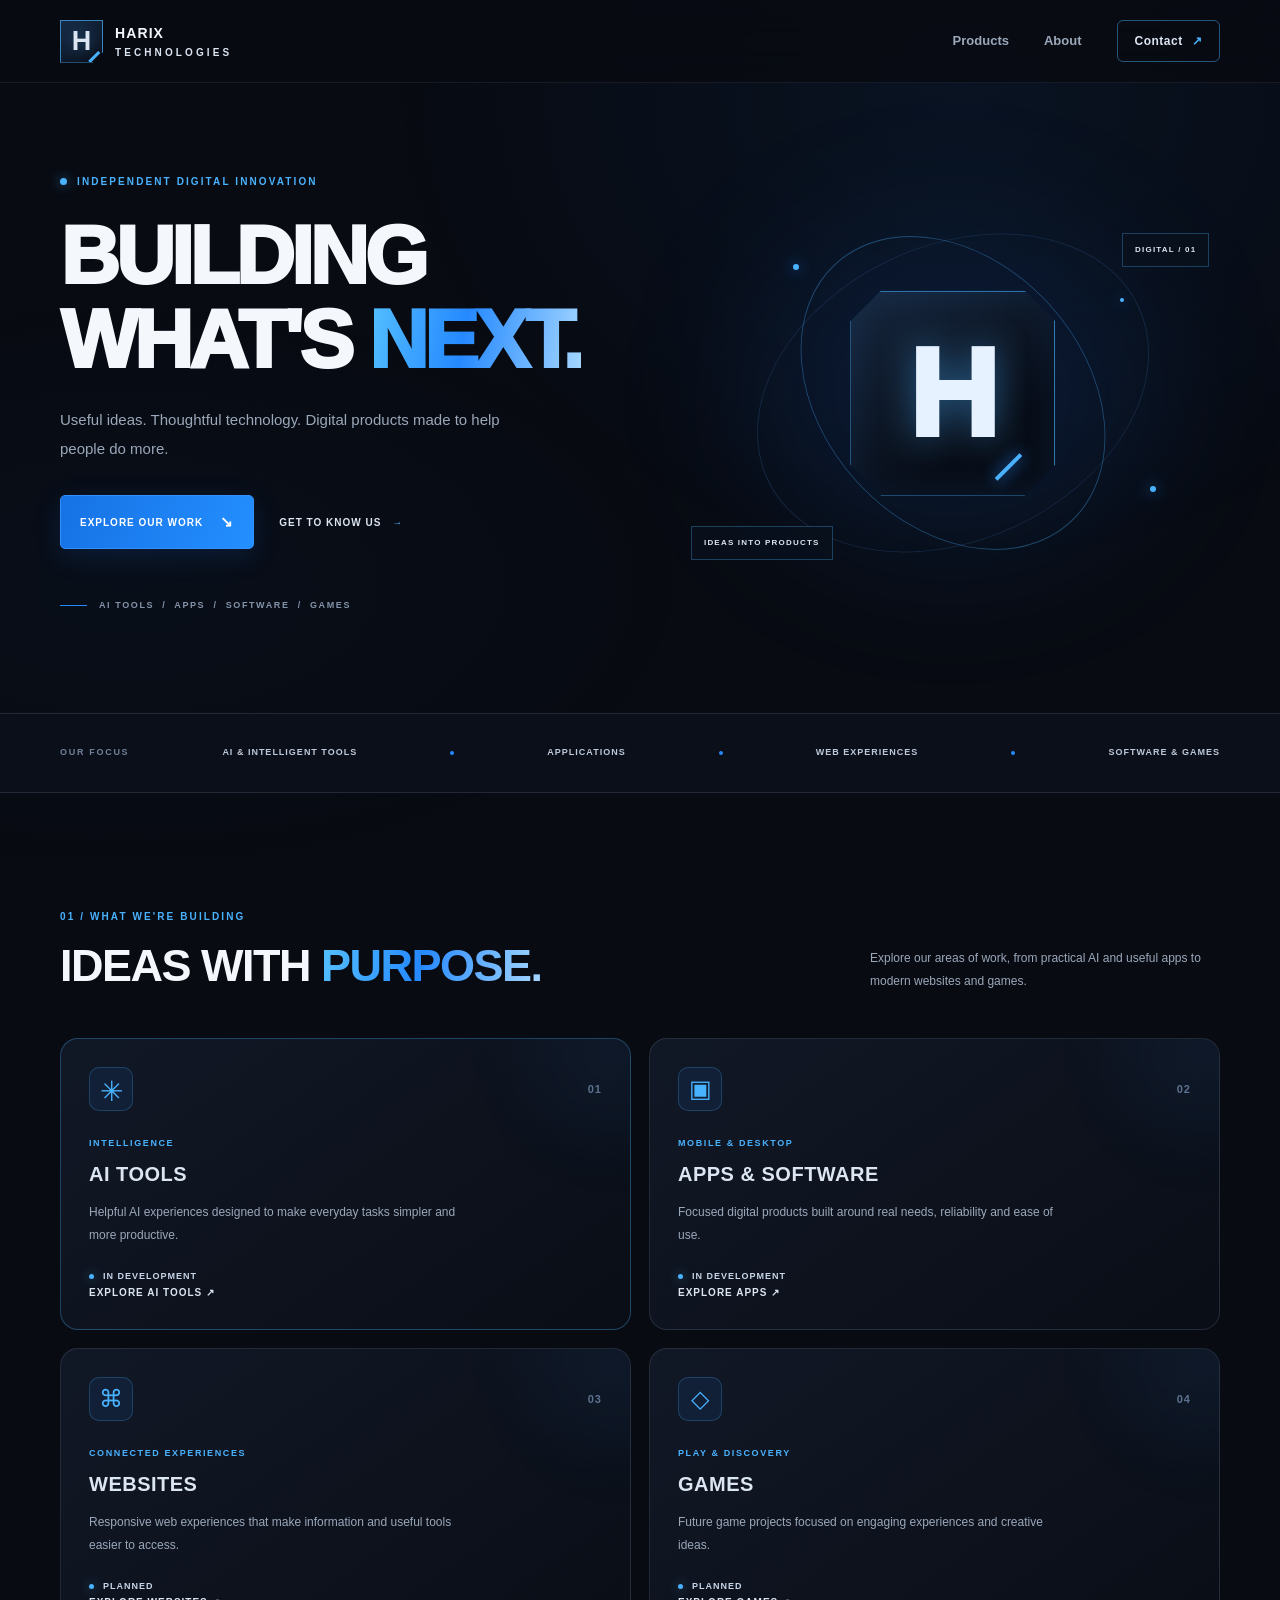
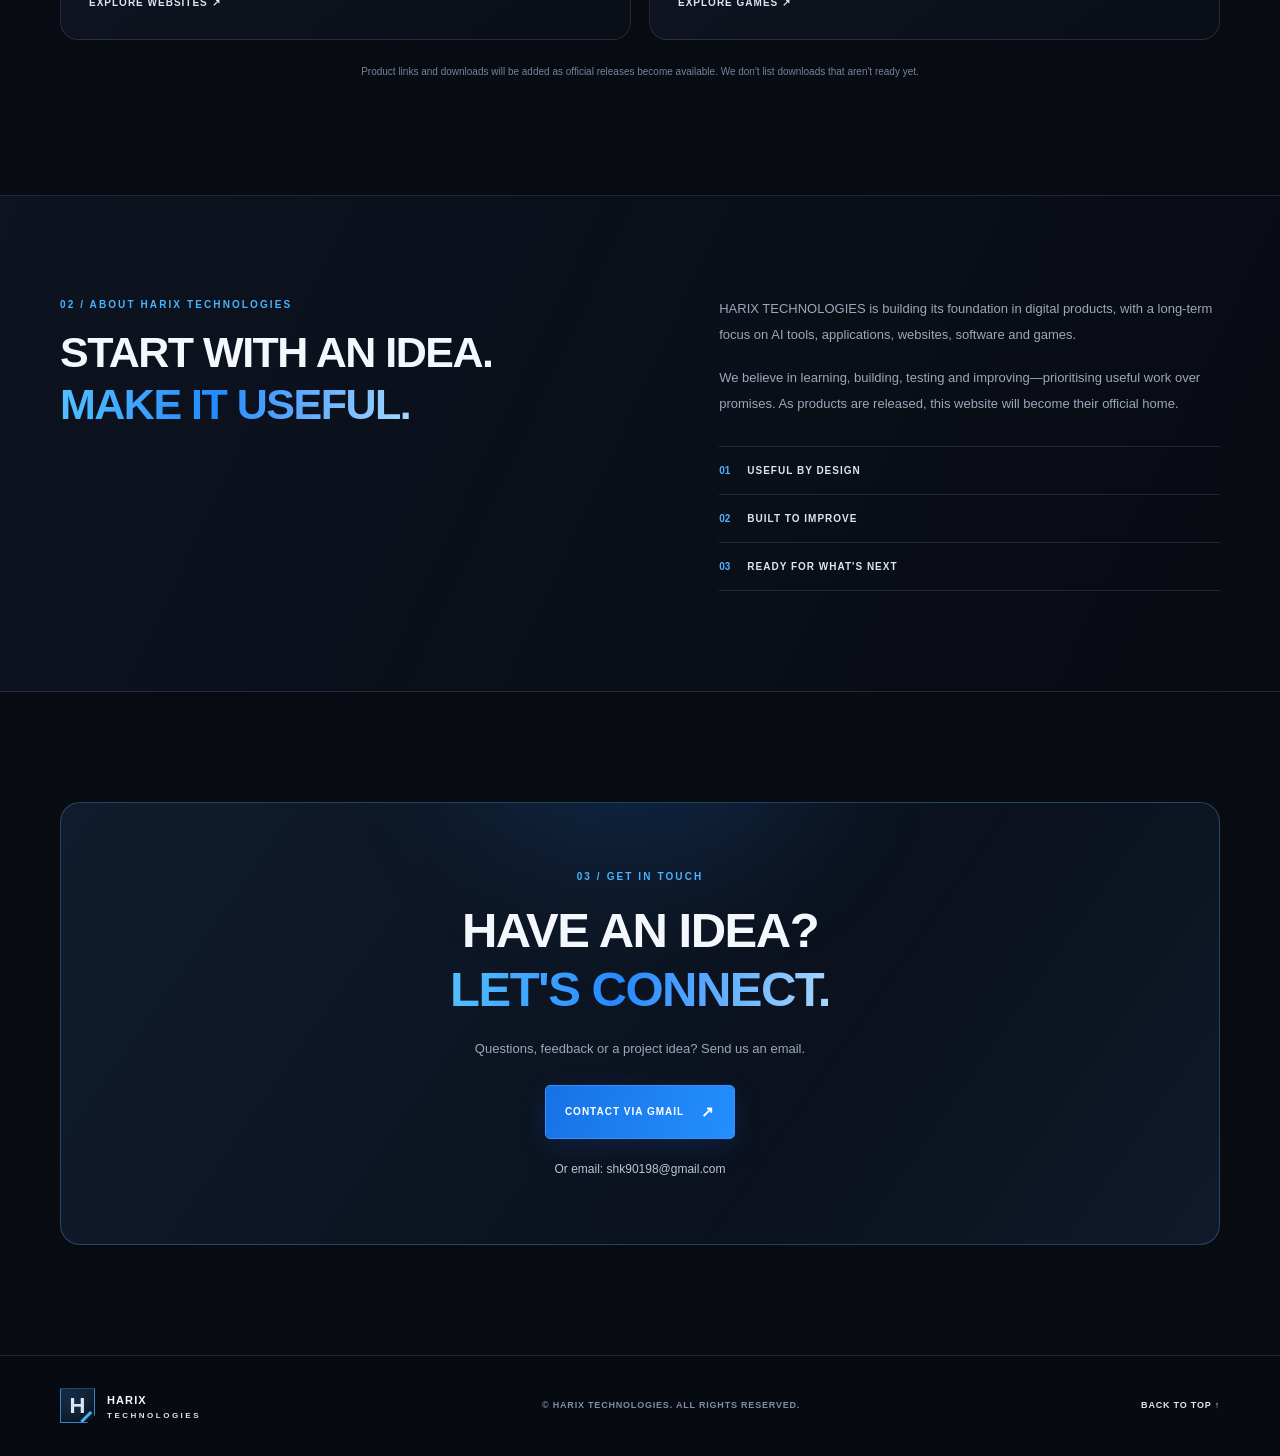
==== commit a590ed40: "Refactor index.html with updated metadata and structure" ====
--- a/index.html
+++ b/index.html
@@ -10,9 +10,11 @@
   <meta property="og:title" content="HARIX TECHNOLOGIES | Building What's Next">
   <meta property="og:description" content="AI tools, apps, websites, software and games designed around useful ideas.">
   <meta property="og:type" content="website">
+  <meta property="og:url" content="https://shk90198-eng.github.io/Zunvero/">
 
   <title>HARIX TECHNOLOGIES | Building What's Next</title>
 
+  <link rel="canonical" href="https://shk90198-eng.github.io/Zunvero/">
   <link rel="icon" type="image/svg+xml" href="favicon.svg">
   <link rel="stylesheet" href="style.css">
   <script src="script.js" defer></script>
@@ -25,7 +27,9 @@
         <span class="brand-name">HARIX <span>TECHNOLOGIES</span></span>
       </a>
 
-      <button class="menu-toggle" type="button" aria-label="Open navigation menu" aria-expanded="false" aria-controls="nav-links">
+      <button class="menu-toggle" type="button"
+        aria-label="Open navigation menu" aria-expanded="false"
+        aria-controls="nav-links">
         <span></span><span></span><span></span>
       </button>
 
@@ -83,45 +87,53 @@
           <p class="eyebrow">01 / WHAT WE'RE BUILDING</p>
           <h2>IDEAS WITH <span class="gradient">PURPOSE.</span></h2>
         </div>
-        <p class="section-intro">Our product space spans practical AI, useful apps, modern websites and software. Released products will have direct links here.</p>
+        <p class="section-intro">Explore our areas of work, from practical AI and useful apps to modern websites and games.</p>
       </div>
 
       <div class="product-grid">
-        <article class="product-card featured-card">
+        <a class="product-card featured-card" href="ai-tools.html"
+          aria-label="Explore AI Tools"
+          style="color:inherit;text-decoration:none;">
           <div class="card-top"><span class="product-icon icon-ai" aria-hidden="true">✳</span><span class="card-index">01</span></div>
           <p class="card-category">INTELLIGENCE</p>
           <h3>AI TOOLS</h3>
           <p>Helpful AI experiences designed to make everyday tasks simpler and more productive.</p>
           <span class="coming-soon"><i></i> IN DEVELOPMENT</span>
-          <a class="text-link" href="ai-tools.html">EXPLORE AI TOOLS ↗</a>
-        </article>
+          <span class="text-link">EXPLORE AI TOOLS ↗</span>
+        </a>
 
-        <article class="product-card">
+        <a class="product-card" href="apps-software.html"
+          aria-label="Explore Apps and Software"
+          style="color:inherit;text-decoration:none;">
           <div class="card-top"><span class="product-icon" aria-hidden="true">▣</span><span class="card-index">02</span></div>
           <p class="card-category">MOBILE &amp; DESKTOP</p>
           <h3>APPS &amp; SOFTWARE</h3>
           <p>Focused digital products built around real needs, reliability and ease of use.</p>
           <span class="coming-soon"><i></i> IN DEVELOPMENT</span>
-          <a class="text-link" href="apps-software.html">EXPLORE APPS ↗</a>
-        </article>
+          <span class="text-link">EXPLORE APPS ↗</span>
+        </a>
 
-        <article class="product-card">
+        <a class="product-card" href="websites.html"
+          aria-label="Explore Websites"
+          style="color:inherit;text-decoration:none;">
           <div class="card-top"><span class="product-icon" aria-hidden="true">⌘</span><span class="card-index">03</span></div>
           <p class="card-category">CONNECTED EXPERIENCES</p>
           <h3>WEBSITES</h3>
           <p>Responsive web experiences that make information and useful tools easier to access.</p>
           <span class="coming-soon"><i></i> PLANNED</span>
-          <a class="text-link" href="websites.html">EXPLORE WEBSITES ↗</a>
-        </article>
+          <span class="text-link">EXPLORE WEBSITES ↗</span>
+        </a>
 
-        <article class="product-card">
+        <a class="product-card" href="games.html"
+          aria-label="Explore Games"
+          style="color:inherit;text-decoration:none;">
           <div class="card-top"><span class="product-icon" aria-hidden="true">◇</span><span class="card-index">04</span></div>
           <p class="card-category">PLAY &amp; DISCOVERY</p>
           <h3>GAMES</h3>
           <p>Future game projects focused on engaging experiences and creative ideas.</p>
           <span class="coming-soon"><i></i> PLANNED</span>
-          <a class="text-link" href="games.html">EXPLORE GAMES ↗</a>
-        </article>
+          <span class="text-link">EXPLORE GAMES ↗</span>
+        </a>
       </div>
 
       <p class="product-note">Product links and downloads will be added as official releases become available. We don't list downloads that aren't ready yet.</p>
@@ -155,14 +167,13 @@
         <p>Questions, feedback or a project idea? Send us an email.</p>
 
         <a class="button button-primary"
-           href="https://mail.google.com/mail/?view=cm&amp;fs=1&amp;to=shk90198@gmail.com&amp;su=HARIX%20TECHNOLOGIES%20Enquiry"
-           target="_blank"
-           rel="noopener noreferrer">
+          href="https://mail.google.com/mail/?view=cm&amp;fs=1&amp;to=shk90198@gmail.com&amp;su=HARIX%20TECHNOLOGIES%20Enquiry"
+          target="_blank" rel="noopener noreferrer">
           CONTACT VIA GMAIL <span aria-hidden="true">↗</span>
         </a>
 
         <a class="contact-email"
-           href="mailto:shk90198@gmail.com?subject=HARIX%20TECHNOLOGIES%20Enquiry">
+          href="mailto:shk90198@gmail.com?subject=HARIX%20TECHNOLOGIES%20Enquiry">
           Or email: shk90198@gmail.com
         </a>
       </div>
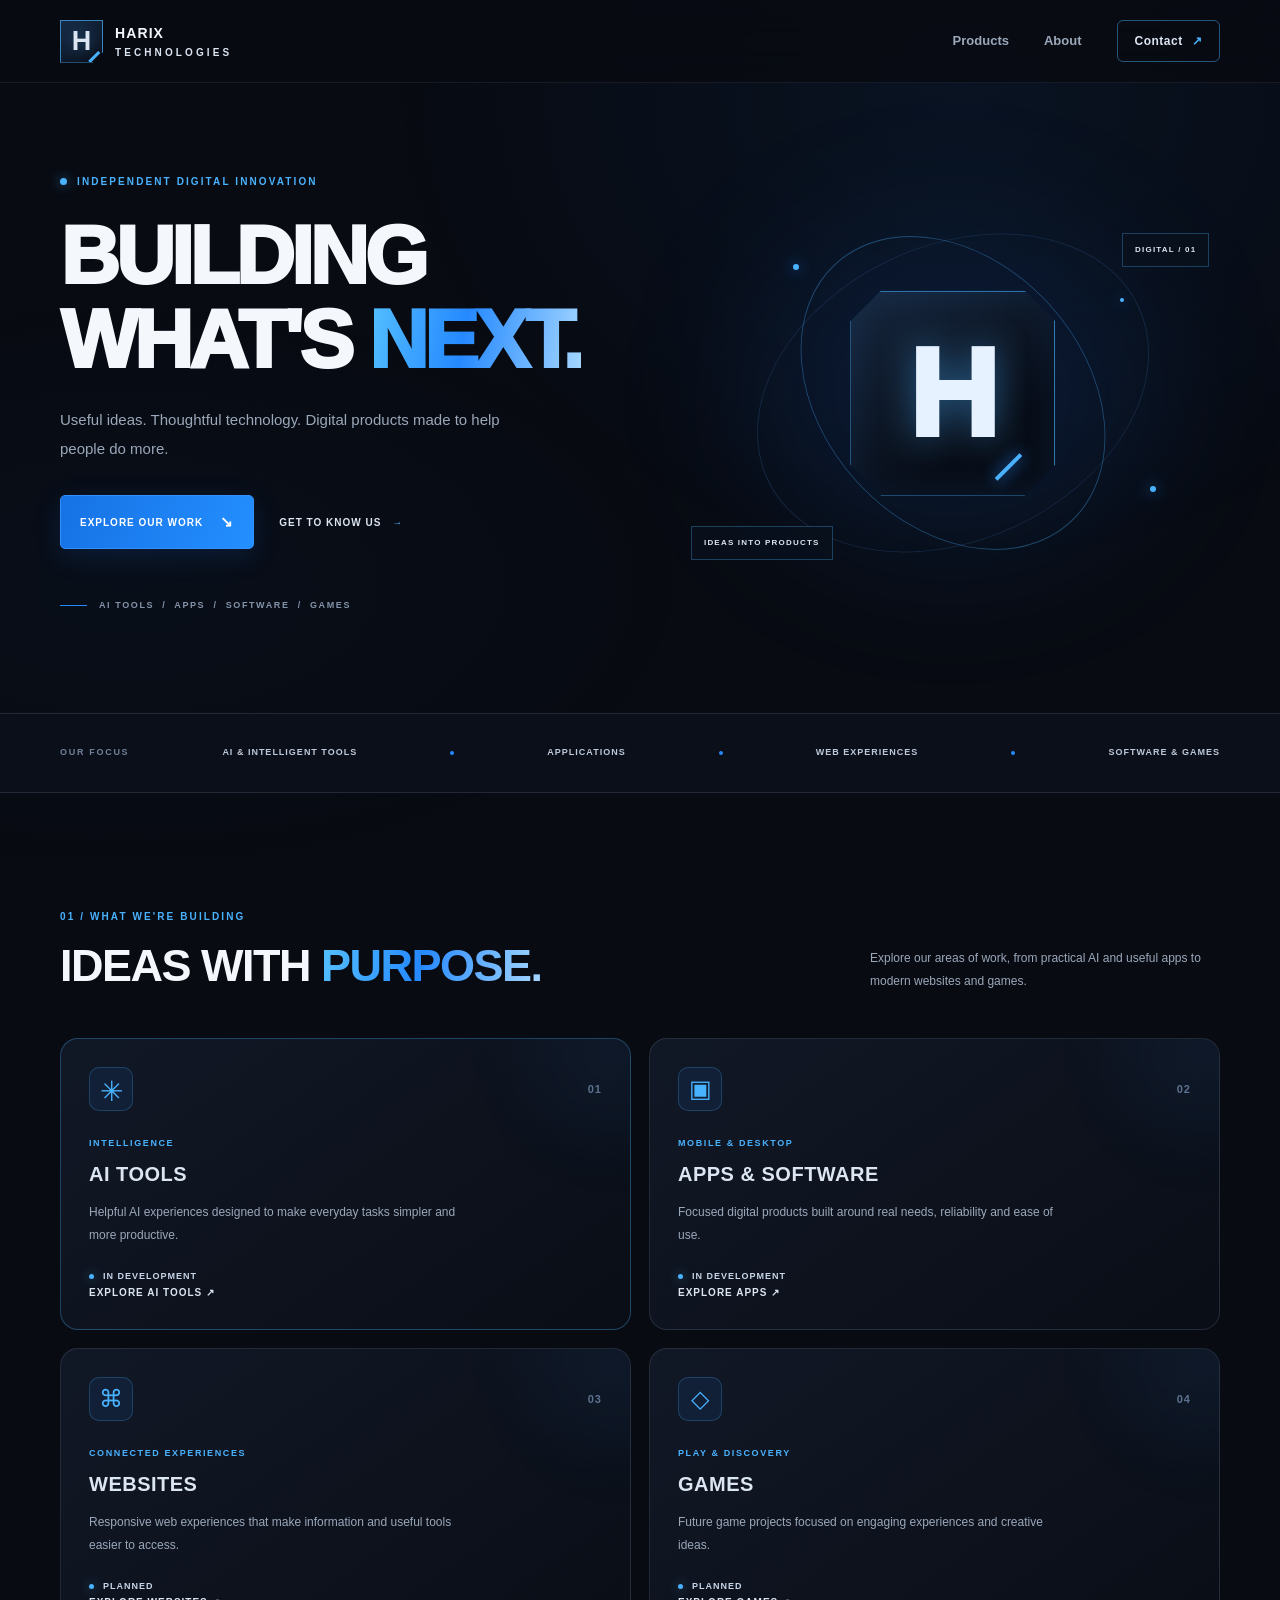
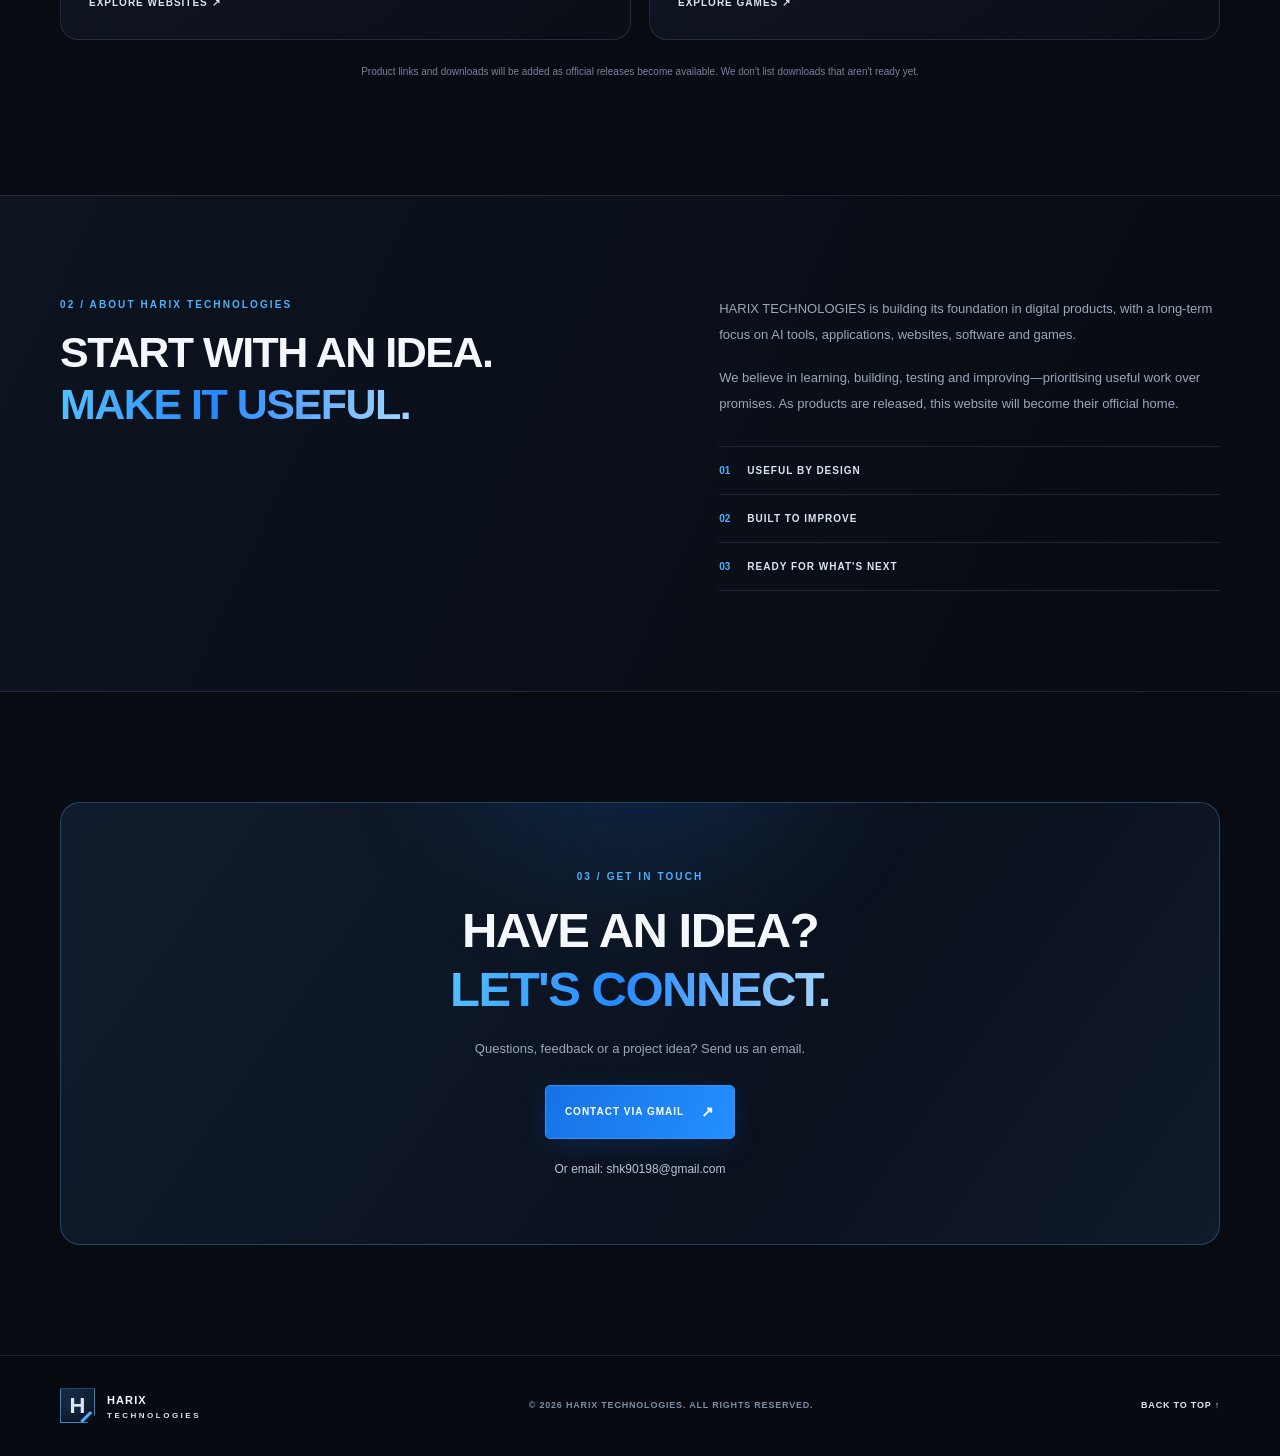
==== commit 65a56709: "Restore index.html with original content" ====
--- a/index.html
+++ b/index.html
@@ -12,7 +12,7 @@
   <meta property="og:type" content="website">
   <meta property="og:url" content="https://shk90198-eng.github.io/Zunvero/">
 
-  <title>HARIX TECHNOLOGIES | Building What's Next</title>
+  <title>HARIX TECHNOLOGIES</title>
 
   <link rel="canonical" href="https://shk90198-eng.github.io/Zunvero/">
   <link rel="icon" type="image/svg+xml" href="favicon.svg">
